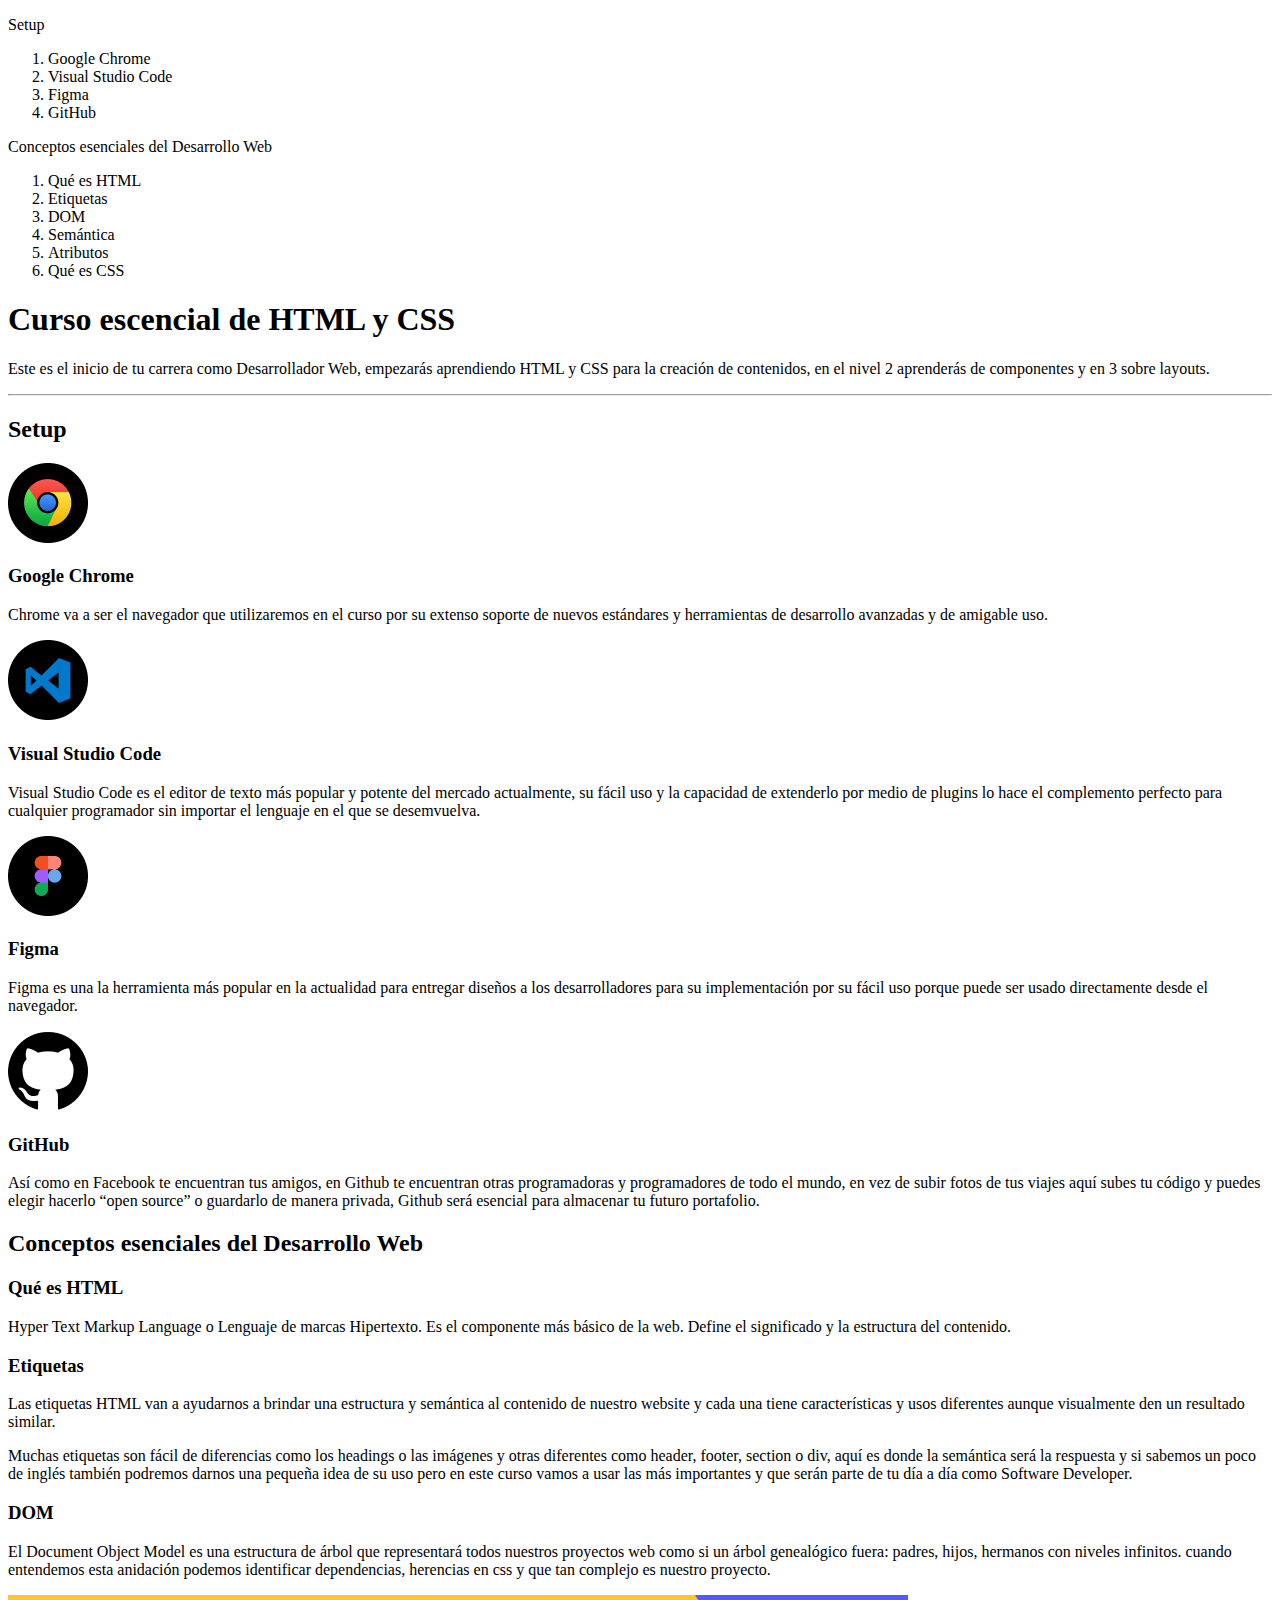
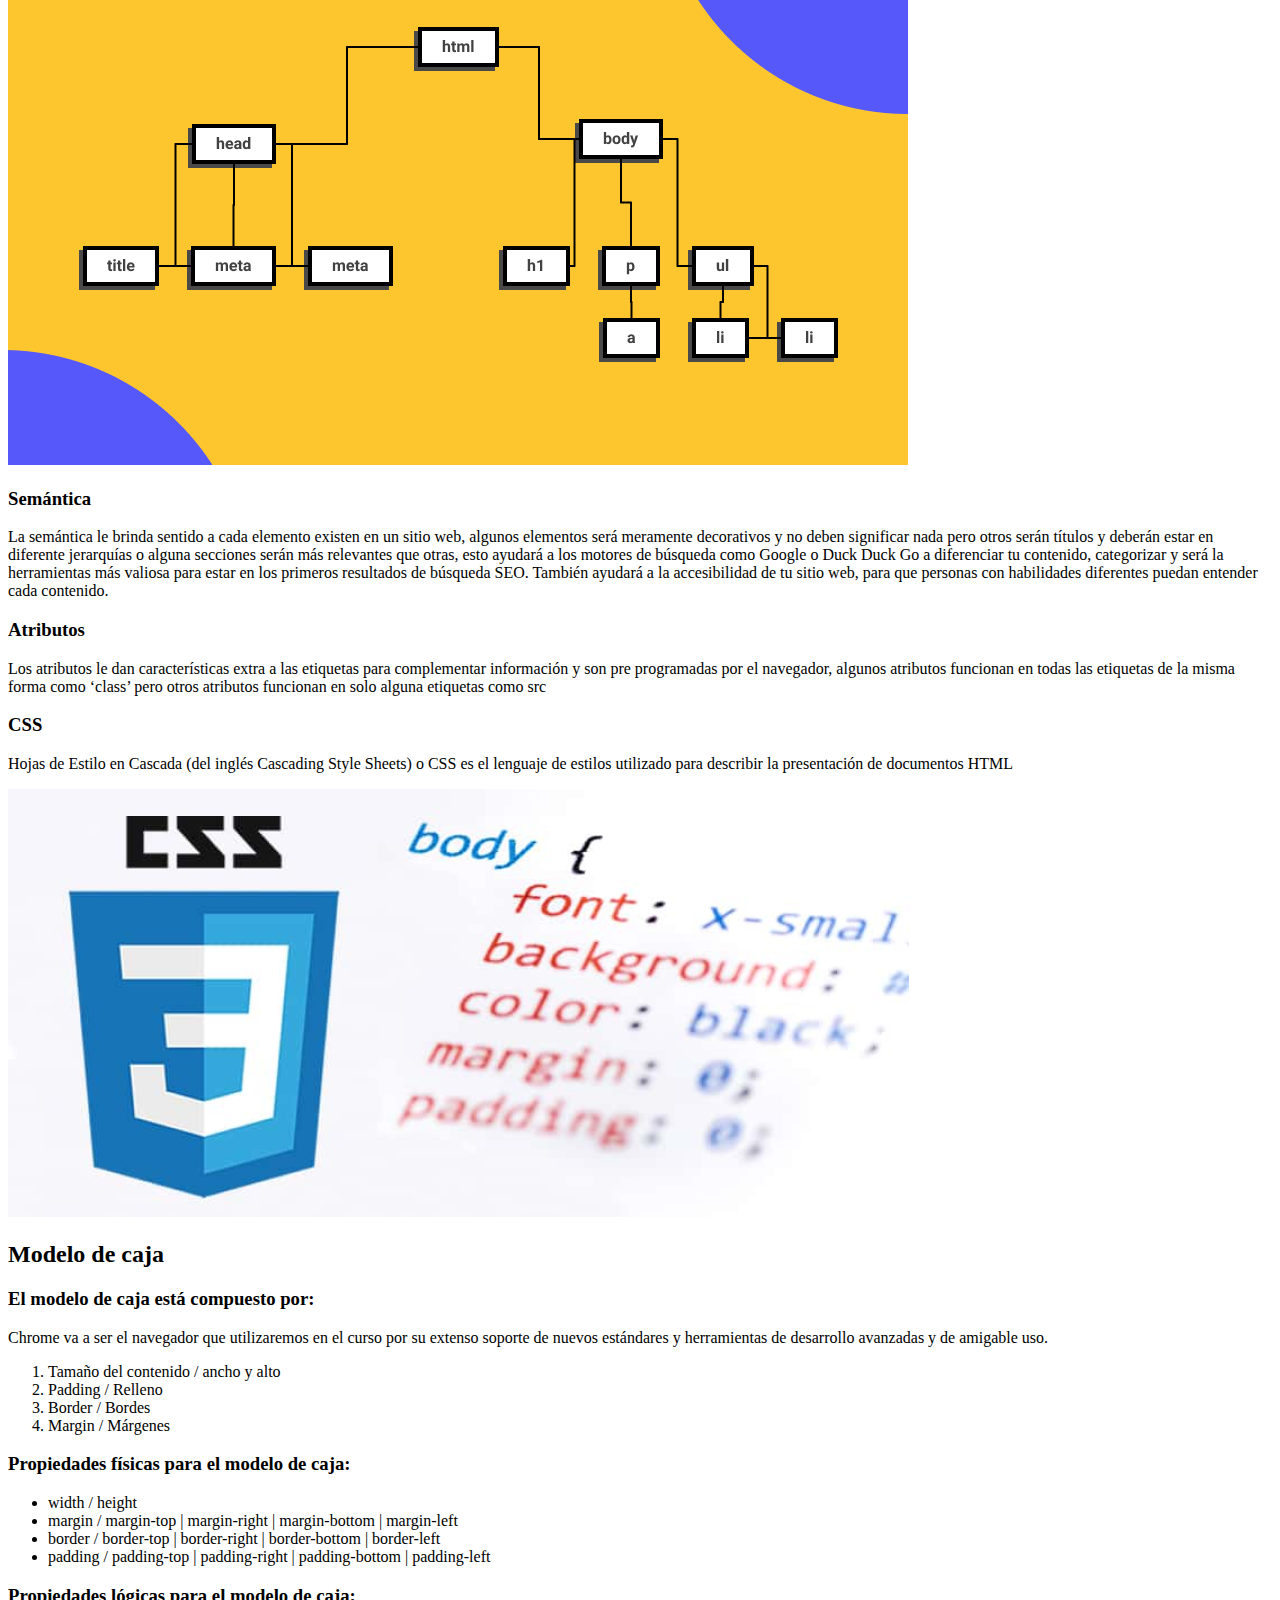
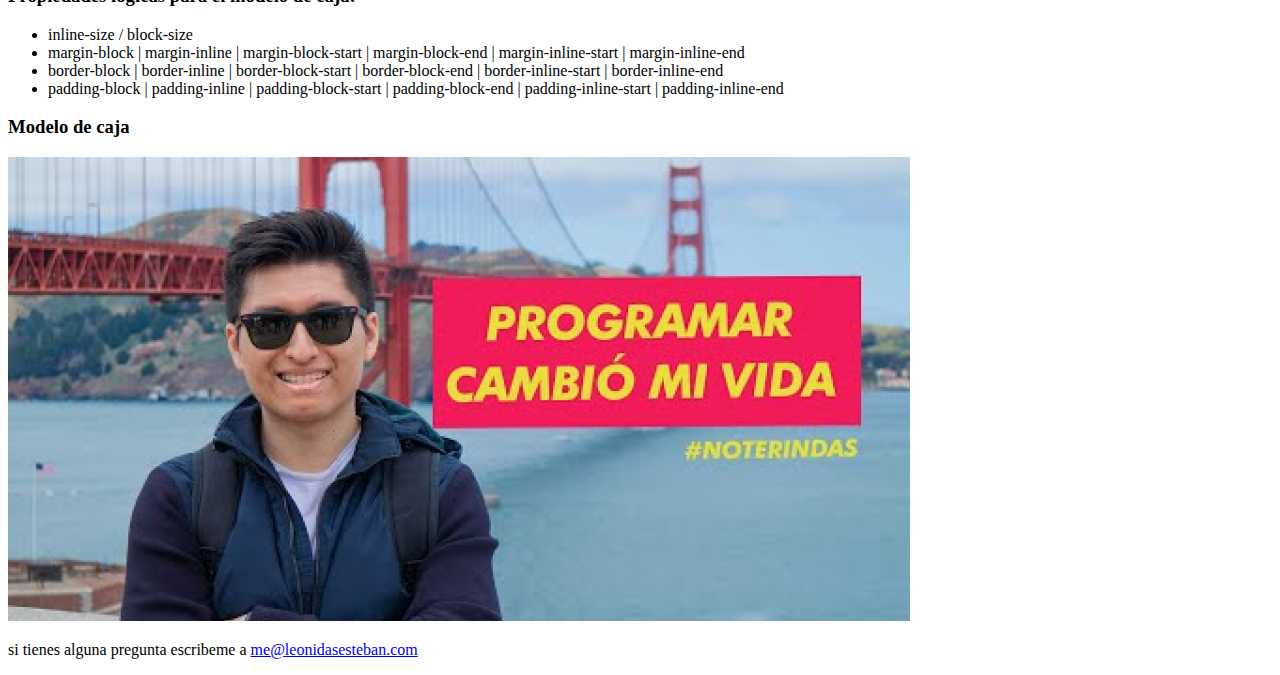
==== index.html @ 39c3be3a "Semantica del contenido" ====
<!DOCTYPE html>
<html lang="es">

<head>
    <meta charset="UTF-8">
    <meta http-equiv="X-UA-Compatible" content="IE=edge">
    <meta name="viewport" content="width=device-width, initial-scale=1.0">
    <title>Document</title>
</head>

<body>
    <header>
   <p>Setup</p>
   <nav>
       <ol>
            <li>
                Google Chrome
            </li>
            <li>
                Visual Studio Code
            </li>
            <li>
                Figma
            </li>
            <li>
                GitHub
            </li>
       </ol>
           <p>Conceptos esenciales del Desarrollo Web</p>
        <ol>
            <li>
                Qué es HTML
            </li>
            <li>
                Etiquetas
            </li>
            <li>
                 DOM
            </li>
            <li>
                Semántica
            </li>
            <li>
                Atributos
            </li>
            <li>
                Qué es CSS
            </li>
        </ol>
   </nav>     
    </header>
    <h1>Curso escencial de HTML y CSS</h1>
    <P> Este es el inicio de tu carrera como Desarrollador Web, empezarás aprendiendo HTML y CSS para la creación de contenidos, en el nivel 2 aprenderás de componentes y en 3 sobre layouts.</P>
    <hr>
    
    <h2>Setup</h2>
    <img src="/images/google-chrome.png" alt="Logo de Google Chrome" title="Logo de Google Chrome">
    <h3>Google Chrome</h3>
    <p>Chrome va a ser el navegador que utilizaremos en el curso por su extenso soporte de nuevos estándares y herramientas de desarrollo avanzadas y de amigable uso.</p>    
    
    <img src="/images/visual-studio-code.png" alt="Logo de Visual Studio Code" title="Logo de Visual Studio Code">
    <h3>Visual Studio Code</h3>
    <p>Visual Studio Code es el editor de texto más popular y potente del mercado actualmente, su fácil uso y la capacidad de extenderlo por medio de plugins lo hace el complemento perfecto para cualquier programador sin importar el lenguaje en el que se desemvuelva.</p>
    
    <img src="/images/figma.png" alt="Logo de Figma" title="Logo de Figma">
    <h3>Figma</h3>
    <p>Figma es una la herramienta más popular en la actualidad para entregar diseños a los desarrolladores para su implementación por su fácil uso porque puede ser usado directamente desde el navegador.</p>
    
    <img src="/images/github.png" alt="Logo de GitHub" title="Logo de GitHub">
    <h3>GitHub</h3>
    <p>Así como en Facebook te encuentran tus amigos, en Github te encuentran otras programadoras y programadores de todo el mundo, en vez de subir fotos de tus viajes aquí subes tu código y puedes elegir hacerlo “open source” o guardarlo de manera privada, Github será esencial para almacenar tu futuro portafolio.</p>
    <h2>Conceptos esenciales del Desarrollo Web</h2>
    <h3>Qué es HTML</h3>
    <p>Hyper Text Markup Language o Lenguaje de marcas Hipertexto. Es el componente más básico de la web. Define el significado y la estructura del contenido.</p>
    <h3>Etiquetas</h3>
    <p>Las etiquetas HTML van a ayudarnos a brindar una estructura y semántica al contenido de nuestro website y cada una tiene características y usos diferentes aunque visualmente den un resultado similar.</p>
    <p>Muchas etiquetas son fácil de diferencias como los headings o las imágenes y otras diferentes como header, footer, section o div, aquí es donde la semántica será la respuesta y si sabemos un poco de inglés también podremos darnos una pequeña idea de su uso pero en este curso vamos a usar las más importantes y que serán parte de tu día a día como Software Developer.</p>
    <h3>DOM</h3>
    <p>El Document Object Model es una estructura de árbol que representará todos nuestros proyectos web como si un árbol genealógico fuera: padres, hijos, hermanos con niveles infinitos. cuando entendemos esta anidación podemos identificar dependencias, herencias en css y que tan complejo es nuestro proyecto.</p>
    <img src="/images/dom.png" alt="Estructura de arbol que representa al Document Object Model" title="Estructura de arbol que representa al Document Object Model">
    <h3>Semántica</h3>
    <p>La semántica le brinda sentido a cada elemento existen en un sitio web, algunos elementos será meramente decorativos y no deben significar nada pero otros serán títulos y deberán estar en diferente jerarquías o alguna secciones serán más relevantes que otras, esto ayudará a los motores de búsqueda como Google o Duck Duck Go a diferenciar tu contenido, categorizar y será la herramientas más valiosa para estar en los primeros resultados de búsqueda SEO. También ayudará a la accesibilidad de tu sitio web, para que personas con habilidades diferentes puedan entender cada contenido.</p>
    <h3>Atributos</h3>
    <p>Los atributos le dan características extra a las etiquetas para complementar información y son pre programadas por el navegador, algunos atributos funcionan en todas las etiquetas de la misma forma como ‘class’ pero otros atributos funcionan en solo alguna etiquetas como src</p>
    <h3>CSS</h3>
    <p>Hojas de Estilo en Cascada (del inglés Cascading Style Sheets) o CSS es el lenguaje de estilos utilizado para describir la presentación de documentos HTML</p>
    <img src="/images/ejemplo-css.png" alt="Ilustracion Css" title="Ilustracion Css">
    <h2>Modelo de caja</h2>
    <h3>El modelo de caja está compuesto por:</h3>
    <p>Chrome va a ser el navegador que utilizaremos en el curso por su extenso soporte de nuevos estándares y herramientas de desarrollo avanzadas y de amigable uso.</p>
    <ol>
        <li>Tamaño del contenido / ancho y alto</li>
        <li>Padding / Relleno</li>
        <li>Border / Bordes</li>
        <li> Margin / Márgenes</li>           
    </ol>
    <h3>Propiedades físicas para el modelo de caja:</h3>
    <ul>
        <li>width / height</li>
        <li>margin / margin-top | margin-right | margin-bottom | margin-left</li>
        <li>border / border-top | border-right | border-bottom | border-left</li>
        <li>padding / padding-top | padding-right | padding-bottom | padding-left</li>
    </ul>
    <h3>Propiedades lógicas para el modelo de caja:</h3>
    <ul>
        <li>inline-size / block-size</li>
        <li>margin-block | margin-inline | margin-block-start | margin-block-end | margin-inline-start | margin-inline-end</li>
        <li>border-block | border-inline | border-block-start | border-block-end | border-inline-start | border-inline-end</li>
        <li>padding-block | padding-inline | padding-block-start | padding-block-end | padding-inline-start | padding-inline-end</li>
    </ul>
    <h3>Modelo de caja</h3>
    <img src="/images/modelo-de-caja.png" alt="Programar cambio mi vida" title="Programar cambio mi vida">    
    <p>si tienes alguna pregunta escribeme a <a href="mailto:me@leonidasesteban.com">me@leonidasesteban.com</a> </p>   
</body>
</html>
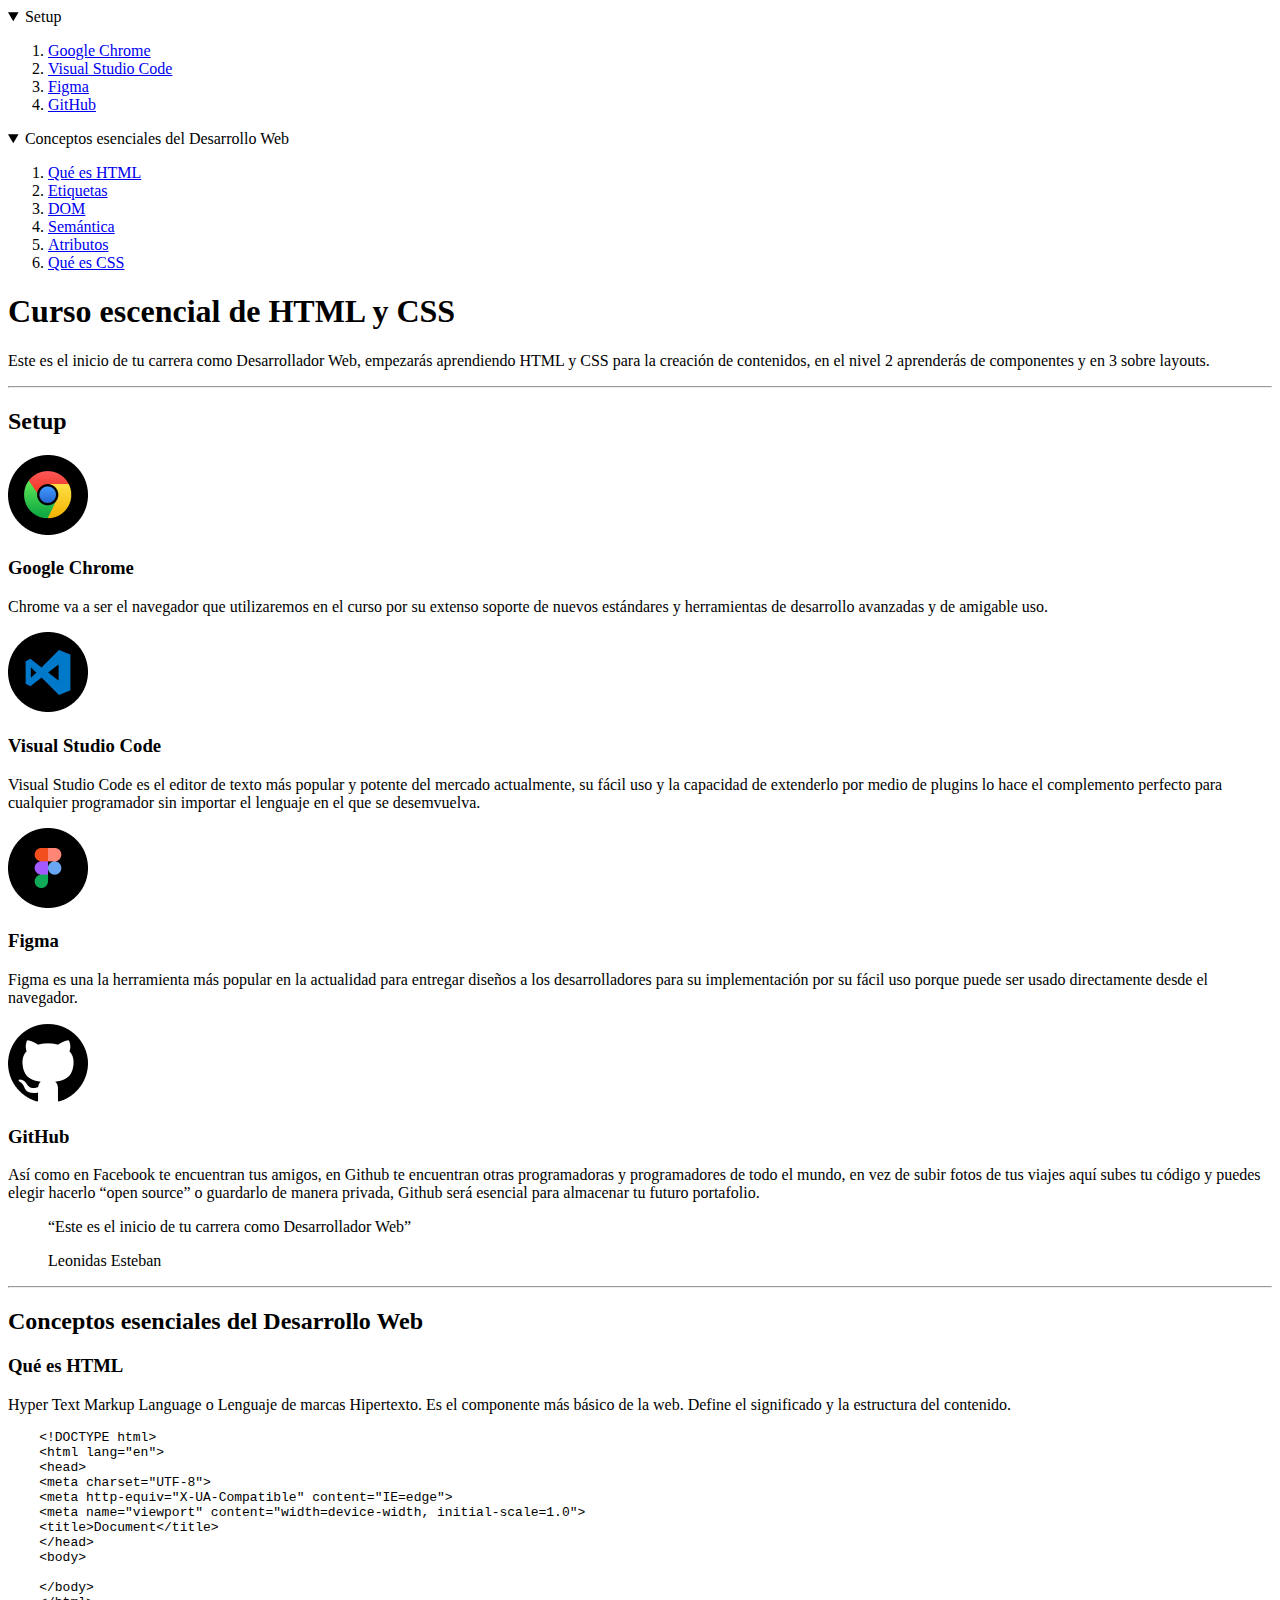
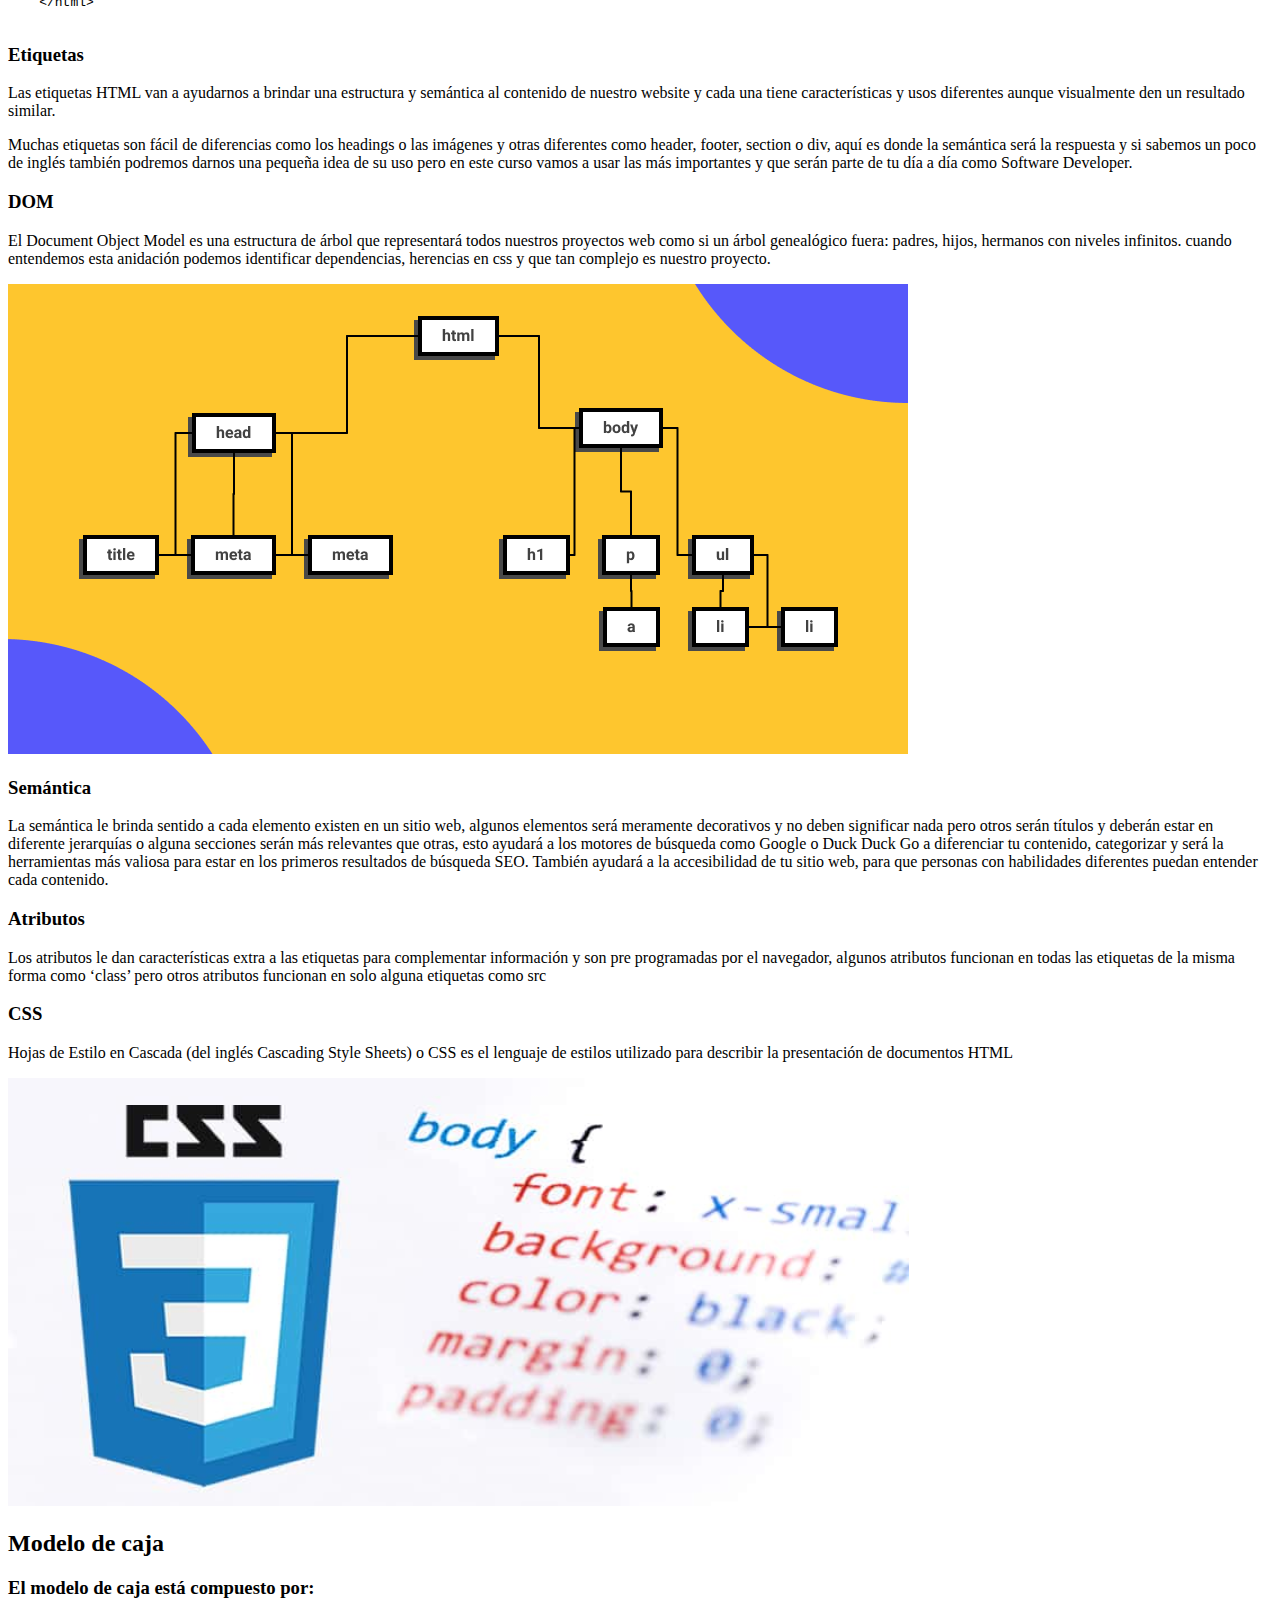
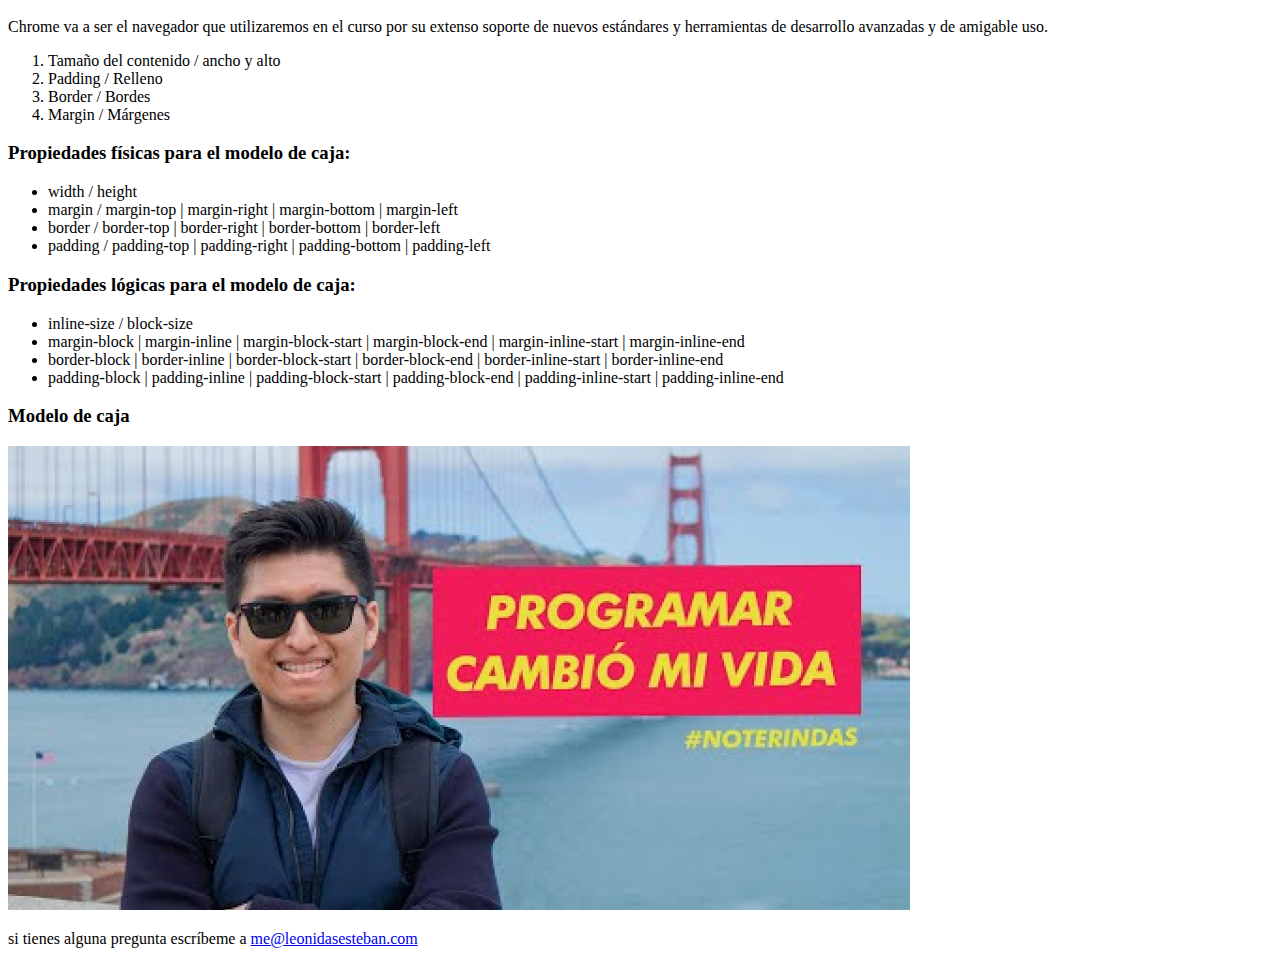
==== commit 42d3245b: "Add files via upload" ====
--- a/index.html
+++ b/index.html
@@ -5,111 +5,182 @@
     <meta charset="UTF-8">
     <meta http-equiv="X-UA-Compatible" content="IE=edge">
     <meta name="viewport" content="width=device-width, initial-scale=1.0">
+    <link rel="preconnect" href="https://fonts.googleapis.com">
+    <link rel="preconnect" href="https://fonts.gstatic.com" crossorigin>
+    <link href="https://fonts.googleapis.com/css2?family=Roboto:ital,wght@0,400;0,700;1,400;1,700&display=swap" rel="stylesheet">
+    <link rel="stylesheet" href="/css/styles-physical.css">
     <title>Document</title>
 </head>
-
 <body>
-    <header>
-   <p>Setup</p>
-   <nav>
-       <ol>
-            <li>
-                Google Chrome
-            </li>
-            <li>
-                Visual Studio Code
-            </li>
-            <li>
-                Figma
-            </li>
-            <li>
-                GitHub
-            </li>
-       </ol>
-           <p>Conceptos esenciales del Desarrollo Web</p>
-        <ol>
-            <li>
-                Qué es HTML
-            </li>
-            <li>
-                Etiquetas
-            </li>
-            <li>
-                 DOM
-            </li>
-            <li>
-                Semántica
-            </li>
-            <li>
-                Atributos
-            </li>
-            <li>
-                Qué es CSS
-            </li>
-        </ol>
-   </nav>     
-    </header>
-    <h1>Curso escencial de HTML y CSS</h1>
-    <P> Este es el inicio de tu carrera como Desarrollador Web, empezarás aprendiendo HTML y CSS para la creación de contenidos, en el nivel 2 aprenderás de componentes y en 3 sobre layouts.</P>
-    <hr>
-    
-    <h2>Setup</h2>
-    <img src="/images/google-chrome.png" alt="Logo de Google Chrome" title="Logo de Google Chrome">
-    <h3>Google Chrome</h3>
-    <p>Chrome va a ser el navegador que utilizaremos en el curso por su extenso soporte de nuevos estándares y herramientas de desarrollo avanzadas y de amigable uso.</p>    
-    
-    <img src="/images/visual-studio-code.png" alt="Logo de Visual Studio Code" title="Logo de Visual Studio Code">
-    <h3>Visual Studio Code</h3>
-    <p>Visual Studio Code es el editor de texto más popular y potente del mercado actualmente, su fácil uso y la capacidad de extenderlo por medio de plugins lo hace el complemento perfecto para cualquier programador sin importar el lenguaje en el que se desemvuelva.</p>
-    
-    <img src="/images/figma.png" alt="Logo de Figma" title="Logo de Figma">
-    <h3>Figma</h3>
-    <p>Figma es una la herramienta más popular en la actualidad para entregar diseños a los desarrolladores para su implementación por su fácil uso porque puede ser usado directamente desde el navegador.</p>
-    
-    <img src="/images/github.png" alt="Logo de GitHub" title="Logo de GitHub">
-    <h3>GitHub</h3>
-    <p>Así como en Facebook te encuentran tus amigos, en Github te encuentran otras programadoras y programadores de todo el mundo, en vez de subir fotos de tus viajes aquí subes tu código y puedes elegir hacerlo “open source” o guardarlo de manera privada, Github será esencial para almacenar tu futuro portafolio.</p>
-    <h2>Conceptos esenciales del Desarrollo Web</h2>
-    <h3>Qué es HTML</h3>
-    <p>Hyper Text Markup Language o Lenguaje de marcas Hipertexto. Es el componente más básico de la web. Define el significado y la estructura del contenido.</p>
-    <h3>Etiquetas</h3>
-    <p>Las etiquetas HTML van a ayudarnos a brindar una estructura y semántica al contenido de nuestro website y cada una tiene características y usos diferentes aunque visualmente den un resultado similar.</p>
-    <p>Muchas etiquetas son fácil de diferencias como los headings o las imágenes y otras diferentes como header, footer, section o div, aquí es donde la semántica será la respuesta y si sabemos un poco de inglés también podremos darnos una pequeña idea de su uso pero en este curso vamos a usar las más importantes y que serán parte de tu día a día como Software Developer.</p>
-    <h3>DOM</h3>
-    <p>El Document Object Model es una estructura de árbol que representará todos nuestros proyectos web como si un árbol genealógico fuera: padres, hijos, hermanos con niveles infinitos. cuando entendemos esta anidación podemos identificar dependencias, herencias en css y que tan complejo es nuestro proyecto.</p>
-    <img src="/images/dom.png" alt="Estructura de arbol que representa al Document Object Model" title="Estructura de arbol que representa al Document Object Model">
-    <h3>Semántica</h3>
-    <p>La semántica le brinda sentido a cada elemento existen en un sitio web, algunos elementos será meramente decorativos y no deben significar nada pero otros serán títulos y deberán estar en diferente jerarquías o alguna secciones serán más relevantes que otras, esto ayudará a los motores de búsqueda como Google o Duck Duck Go a diferenciar tu contenido, categorizar y será la herramientas más valiosa para estar en los primeros resultados de búsqueda SEO. También ayudará a la accesibilidad de tu sitio web, para que personas con habilidades diferentes puedan entender cada contenido.</p>
-    <h3>Atributos</h3>
-    <p>Los atributos le dan características extra a las etiquetas para complementar información y son pre programadas por el navegador, algunos atributos funcionan en todas las etiquetas de la misma forma como ‘class’ pero otros atributos funcionan en solo alguna etiquetas como src</p>
-    <h3>CSS</h3>
-    <p>Hojas de Estilo en Cascada (del inglés Cascading Style Sheets) o CSS es el lenguaje de estilos utilizado para describir la presentación de documentos HTML</p>
-    <img src="/images/ejemplo-css.png" alt="Ilustracion Css" title="Ilustracion Css">
-    <h2>Modelo de caja</h2>
-    <h3>El modelo de caja está compuesto por:</h3>
-    <p>Chrome va a ser el navegador que utilizaremos en el curso por su extenso soporte de nuevos estándares y herramientas de desarrollo avanzadas y de amigable uso.</p>
-    <ol>
-        <li>Tamaño del contenido / ancho y alto</li>
-        <li>Padding / Relleno</li>
-        <li>Border / Bordes</li>
-        <li> Margin / Márgenes</li>           
-    </ol>
-    <h3>Propiedades físicas para el modelo de caja:</h3>
-    <ul>
-        <li>width / height</li>
-        <li>margin / margin-top | margin-right | margin-bottom | margin-left</li>
-        <li>border / border-top | border-right | border-bottom | border-left</li>
-        <li>padding / padding-top | padding-right | padding-bottom | padding-left</li>
-    </ul>
-    <h3>Propiedades lógicas para el modelo de caja:</h3>
-    <ul>
-        <li>inline-size / block-size</li>
-        <li>margin-block | margin-inline | margin-block-start | margin-block-end | margin-inline-start | margin-inline-end</li>
-        <li>border-block | border-inline | border-block-start | border-block-end | border-inline-start | border-inline-end</li>
-        <li>padding-block | padding-inline | padding-block-start | padding-block-end | padding-inline-start | padding-inline-end</li>
-    </ul>
-    <h3>Modelo de caja</h3>
-    <img src="/images/modelo-de-caja.png" alt="Programar cambio mi vida" title="Programar cambio mi vida">    
-    <p>si tienes alguna pregunta escribeme a <a href="mailto:me@leonidasesteban.com">me@leonidasesteban.com</a> </p>   
+   <div class="hero"></div>
+   <div class="header">
+    <div class="wrapper">
+        <div class="header-content">
+            <header>
+                <nav>
+                <details open>
+                   <summary>
+                      Setup
+                   </summary>
+                   <ol>
+                        <li>
+                            <a href="#google-chrome">
+                            Google Chrome
+                        </a>
+                        </li>
+                        <li>
+                            <a href="#vsc">
+                                Visual Studio Code
+                            </a> 
+                        </li>
+                        <li>
+                            <a href="#figma">
+                                Figma
+                            </a>  
+                        </li>
+                        <li>
+                            <a href="#github">
+                                GitHub
+                            </a>
+                        </li>
+                       </details>
+                   </ol>
+                   <details open>
+                       <summary>
+                         Conceptos esenciales del Desarrollo Web
+                       </summary>
+                    <ol>
+                        <li>
+                            <a href="#html">
+                                Qué es HTML
+                            </a>
+                        </li>
+                        <li>
+                            <a href="#etiquetas">
+                                Etiquetas
+                            </a>
+                        </li>
+                        <li>
+                            <a href="#dom">
+                                DOM
+                            </a>
+                        </li>
+                        <li>
+                            <a href="#semantica">
+                                Semántica
+                            </a>
+                        </li>
+                        <li>
+                            <a href="#atributos">
+                                Atributos
+                            </a>
+                        </li>
+                        <li>
+                            <a href="#css">
+                                Qué es CSS
+                            </a>
+                        </li>
+                    </ol>
+                   </details>    
+              </nav>     
+               </header>   
+        </div>
+    </div>
+   </div>
+   <main class="main">
+    <div class="wrapper">
+        <div class="main-content">
+            <section class="section-content">
+            <h1>Curso escencial de HTML y CSS</h1>
+            <P> Este es el inicio de tu carrera como Desarrollador Web, empezarás aprendiendo HTML y CSS para la creación de contenidos, en el nivel 2 aprenderás de componentes y en 3 sobre layouts.</P>
+            <hr>
+                <h2>Setup</h2>
+                <img src="/images/google-chrome.png" alt="Logo de Google Chrome" title="Logo de Google Chrome">
+                <h3 id="google-chrome">Google Chrome</h3>
+                <p>Chrome va a ser el navegador que utilizaremos en el curso por su extenso soporte de nuevos estándares y herramientas de desarrollo avanzadas y de amigable uso.</p>    
+                <img src="/images/visual-studio-code.png" alt="Logo de Visual Studio Code" title="Logo de Visual Studio Code">
+                <h3 id="vsc">Visual Studio Code</h3>
+                <p>Visual Studio Code es el editor de texto más popular y potente del mercado actualmente, su fácil uso y la capacidad de extenderlo por medio de plugins lo hace el complemento perfecto para cualquier programador sin importar el lenguaje en el que se desemvuelva.</p>
+                <img src="/images/figma.png" alt="Logo de Figma" title="Logo de Figma">
+                <h3 id="figma">Figma</h3>
+                <p>Figma es una la herramienta más popular en la actualidad para entregar diseños a los desarrolladores para su implementación por su fácil uso porque puede ser usado directamente desde el navegador.</p>
+                <img src="/images/github.png" alt="Logo de GitHub" title="Logo de GitHub">
+                <h3 id="github">GitHub</h3>
+                <p>Así como en Facebook te encuentran tus amigos, en Github te encuentran otras programadoras y programadores de todo el mundo, en vez de subir fotos de tus viajes aquí subes tu código y puedes elegir hacerlo “open source” o guardarlo de manera privada, Github será esencial para almacenar tu futuro portafolio.</p>
+    <blockquote>
+       <p>
+        “Este es el inicio de tu carrera como Desarrollador Web”
+       </p>
+       <p>
+        <span>
+            Leonidas Esteban
+        </span>
+       </p>
+    </blockquote>        
+            </section>
+            <hr>
+            <section class="section-content">
+                <h2>Conceptos esenciales del Desarrollo Web</h2>
+                <h3 id="html">Qué es HTML</h3>
+                <p>Hyper Text Markup Language o Lenguaje de marcas Hipertexto. Es el componente más básico de la web. Define el significado y la estructura del contenido.</p>
+                <pre>
+    &lt;!DOCTYPE html&gt;
+    &lt;html lang=&quot;en&quot;&gt;
+    &lt;head&gt;
+    &lt;meta charset=&quot;UTF-8&quot;&gt;
+    &lt;meta http-equiv=&quot;X-UA-Compatible&quot; content=&quot;IE=edge&quot;&gt;
+    &lt;meta name=&quot;viewport&quot; content=&quot;width=device-width, initial-scale=1.0&quot;&gt;
+    &lt;title&gt;Document&lt;/title&gt;
+    &lt;/head&gt;
+    &lt;body&gt;
+            
+    &lt;/body&gt;
+    &lt;/html&gt;
+                </pre>
+                <h3 id="etiquetas">Etiquetas</h3>
+                <p>Las etiquetas HTML van a ayudarnos a brindar una estructura y semántica al contenido de nuestro website y cada una tiene características y usos diferentes aunque visualmente den un resultado similar.</p>
+                <p>Muchas etiquetas son fácil de diferencias como los headings o las imágenes y otras diferentes como header, footer, section o div, aquí es donde la semántica será la respuesta y si sabemos un poco de inglés también podremos darnos una pequeña idea de su uso pero en este curso vamos a usar las más importantes y que serán parte de tu día a día como Software Developer.</p>
+                <h3 id="dom">DOM</h3>
+                <p>El Document Object Model es una estructura de árbol que representará todos nuestros proyectos web como si un árbol genealógico fuera: padres, hijos, hermanos con niveles infinitos. cuando entendemos esta anidación podemos identificar dependencias, herencias en css y que tan complejo es nuestro proyecto.</p>
+                <img src="/images/dom.png" alt="Estructura de arbol que representa al Document Object Model" title="Estructura de arbol que representa al Document Object Model">
+                <h3 id="semantica">Semántica</h3>
+                <p>La semántica le brinda sentido a cada elemento existen en un sitio web, algunos elementos será meramente decorativos y no deben significar nada pero otros serán títulos y deberán estar en diferente jerarquías o alguna secciones serán más relevantes que otras, esto ayudará a los motores de búsqueda como Google o Duck Duck Go a diferenciar tu contenido, categorizar y será la herramientas más valiosa para estar en los primeros resultados de búsqueda SEO. También ayudará a la accesibilidad de tu sitio web, para que personas con habilidades diferentes puedan entender cada contenido.</p>
+                <h3 id="atributos">Atributos</h3>
+                <p>Los atributos le dan características extra a las etiquetas para complementar información y son pre programadas por el navegador, algunos atributos funcionan en todas las etiquetas de la misma forma como ‘class’ pero otros atributos funcionan en solo alguna etiquetas como src</p>
+                <h3 id="css">CSS</h3>
+                <p>Hojas de Estilo en Cascada (del inglés Cascading Style Sheets) o CSS es el lenguaje de estilos utilizado para describir la presentación de documentos HTML</p>
+                <img src="/images/ejemplo-css.png" alt="Ilustracion Css" title="Ilustracion Css">
+            </section>
+            <section class="section-content">
+                <h2>Modelo de caja</h2>
+                <h3>El modelo de caja está compuesto por:</h3>
+                <p>Chrome va a ser el navegador que utilizaremos en el curso por su extenso soporte de nuevos estándares y herramientas de desarrollo avanzadas y de amigable uso.</p>
+                <ol>
+                    <li>Tamaño del contenido / ancho y alto</li>
+                    <li>Padding / Relleno</li>
+                    <li>Border / Bordes</li>
+                    <li> Margin / Márgenes</li>           
+                </ol>
+                <h3>Propiedades físicas para el modelo de caja:</h3>
+                <ul>
+                    <li>width / height</li>
+                    <li>margin / margin-top | margin-right | margin-bottom | margin-left</li>
+                    <li>border / border-top | border-right | border-bottom | border-left</li>
+                    <li>padding / padding-top | padding-right | padding-bottom | padding-left</li>
+                </ul>
+                <h3>Propiedades lógicas para el modelo de caja:</h3>
+                <ul>
+                    <li>inline-size / block-size</li>
+                    <li>margin-block | margin-inline | margin-block-start | margin-block-end | margin-inline-start | margin-inline-end</li>
+                    <li>border-block | border-inline | border-block-start | border-block-end | border-inline-start | border-inline-end</li>
+                    <li>padding-block | padding-inline | padding-block-start | padding-block-end | padding-inline-start | padding-inline-end</li>
+                </ul>
+                <h3>Modelo de caja</h3>
+                <img src="/images/modelo-de-caja.png" alt="Programar cambio mi vida" title="Programar cambio mi vida">    
+            </section>
+            <p>si tienes alguna pregunta escríbeme a <a href="mailto:me@leonidasesteban.com">me@leonidasesteban.com</a> </p>   
+        </main>
+        </div>
+    </div>
 </body>
 </html>
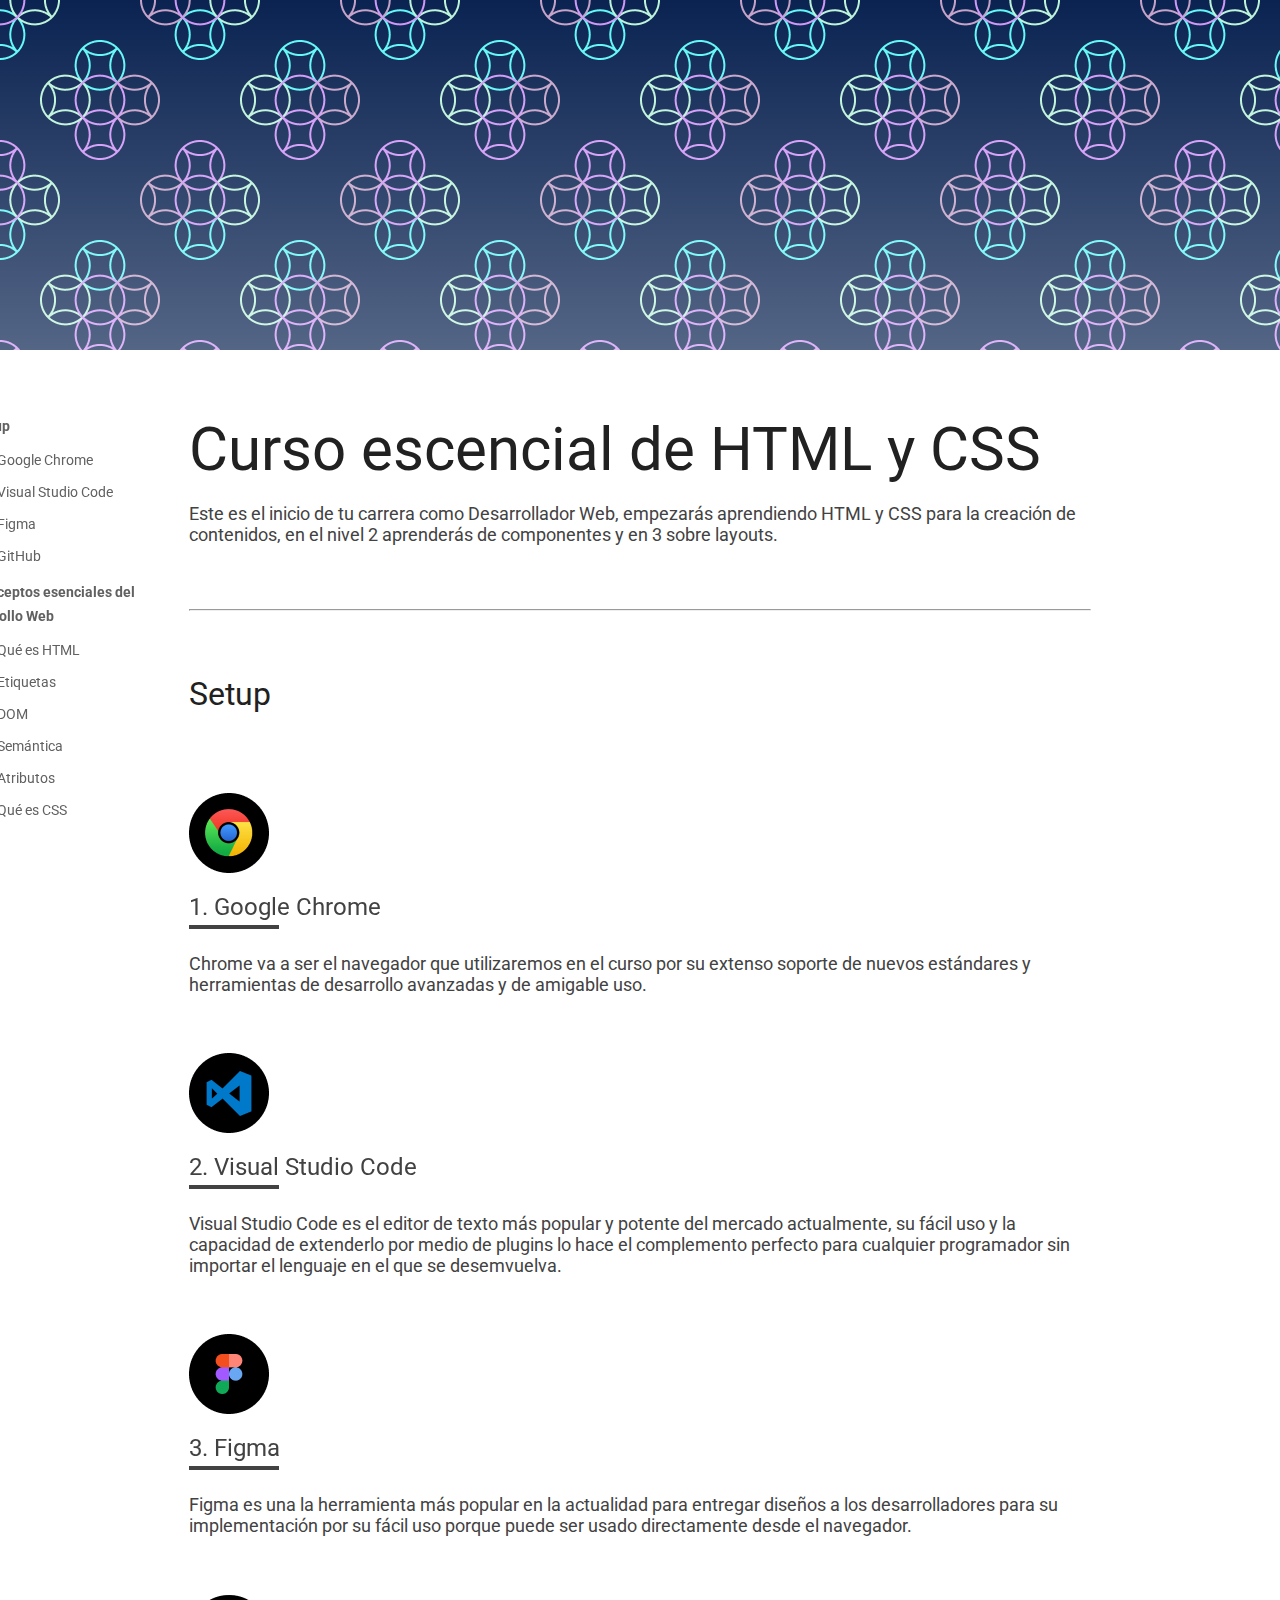
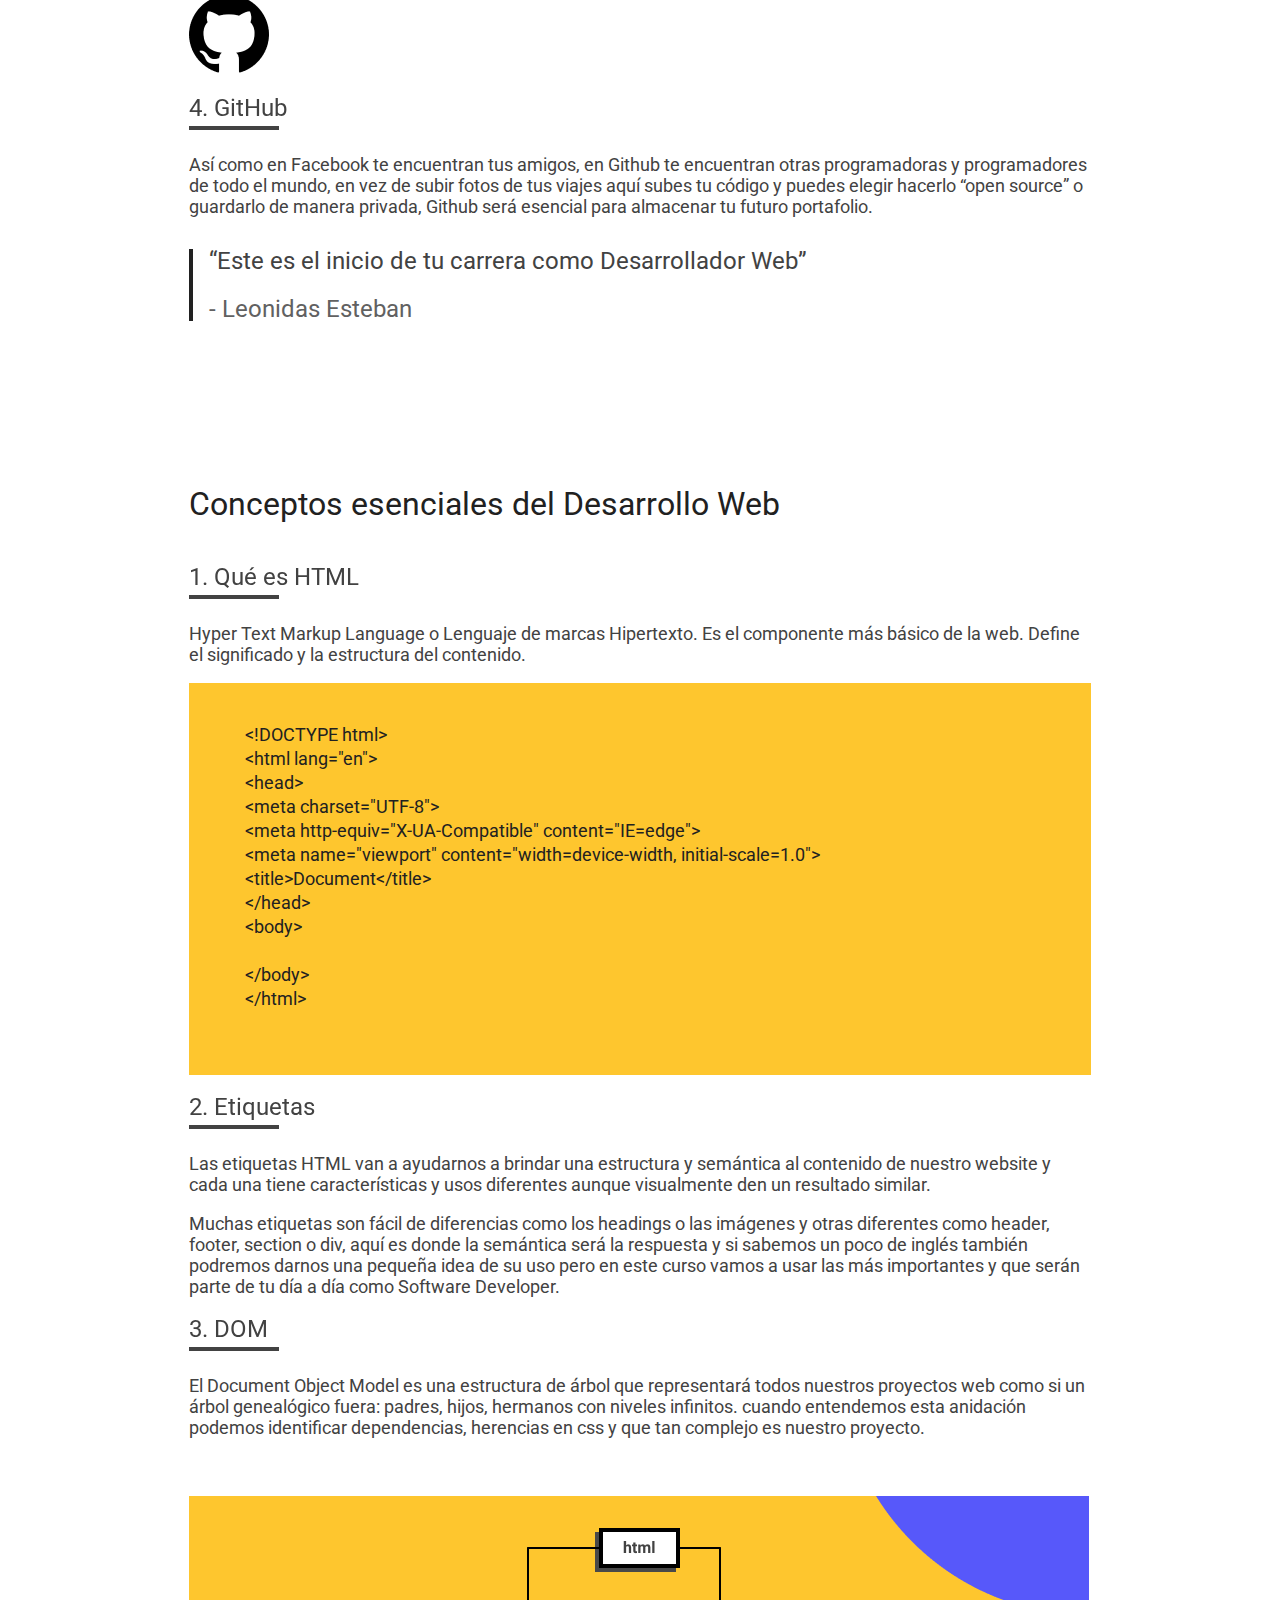
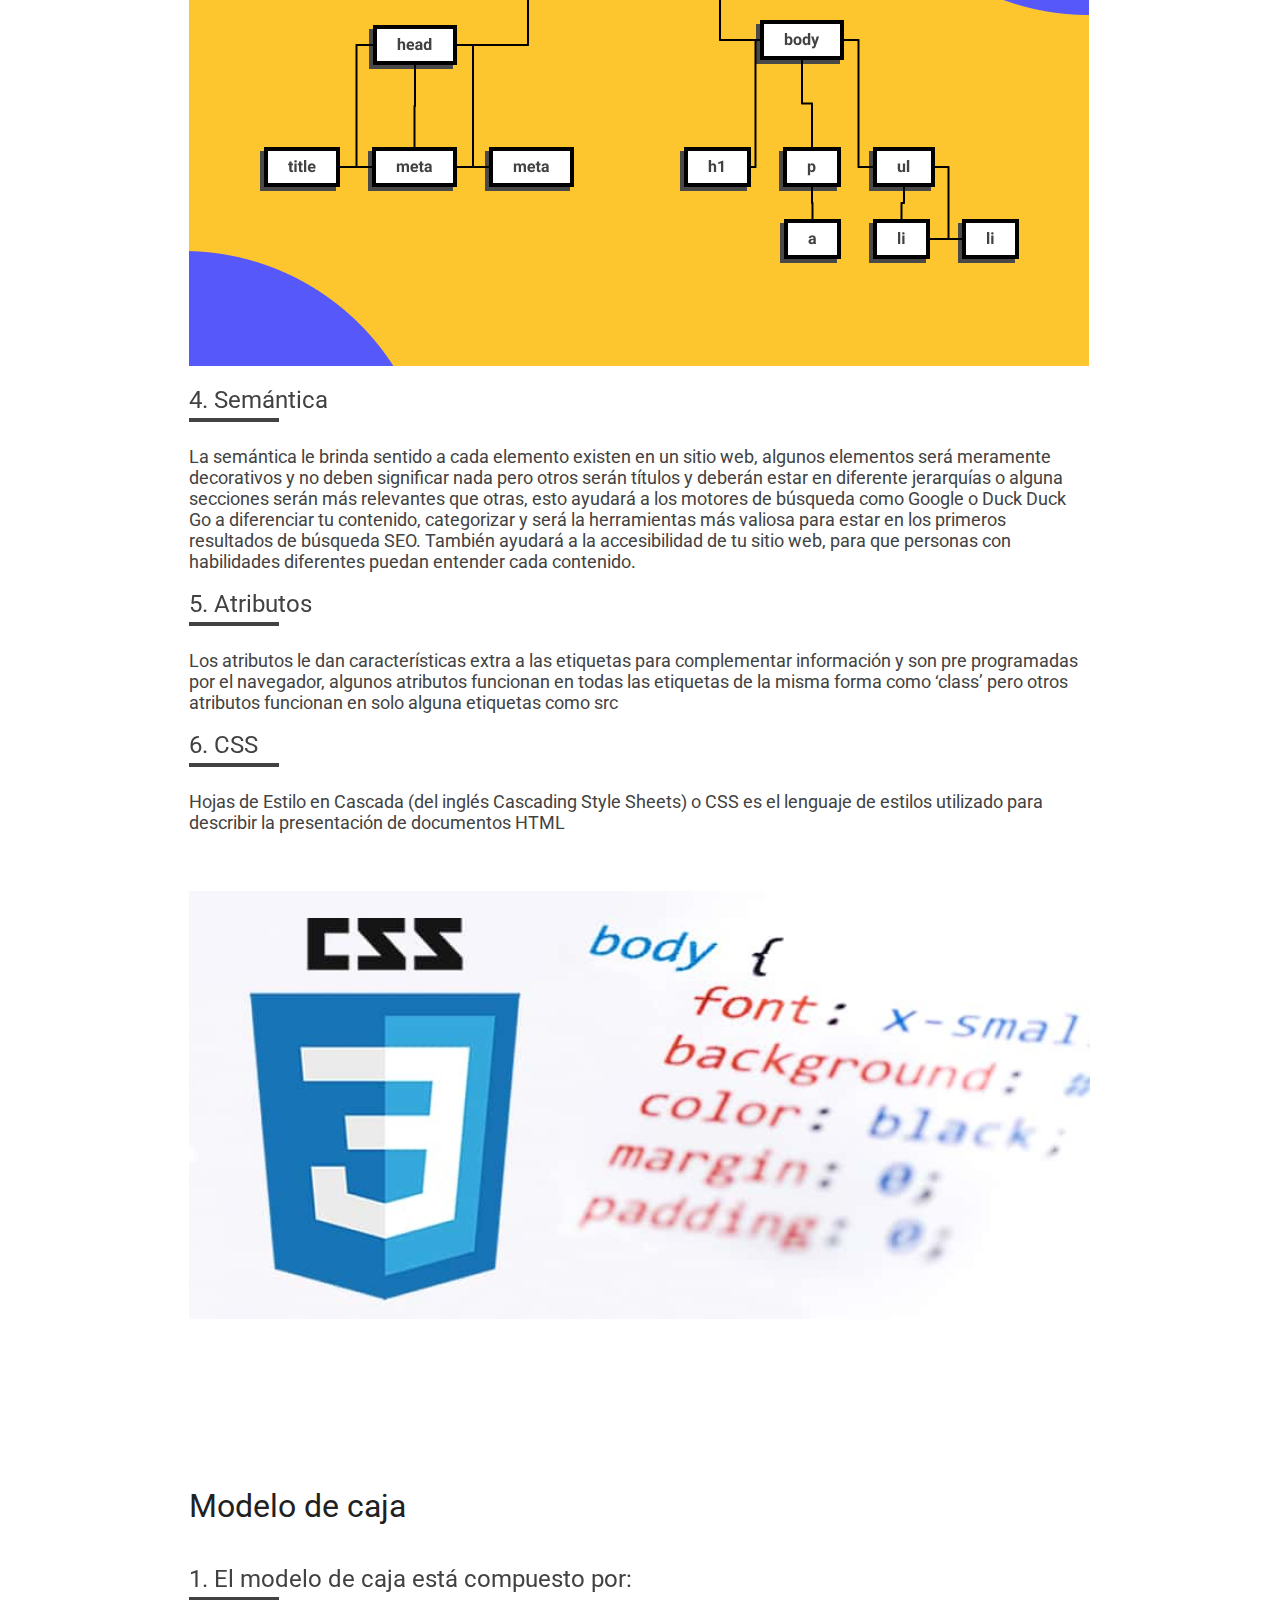
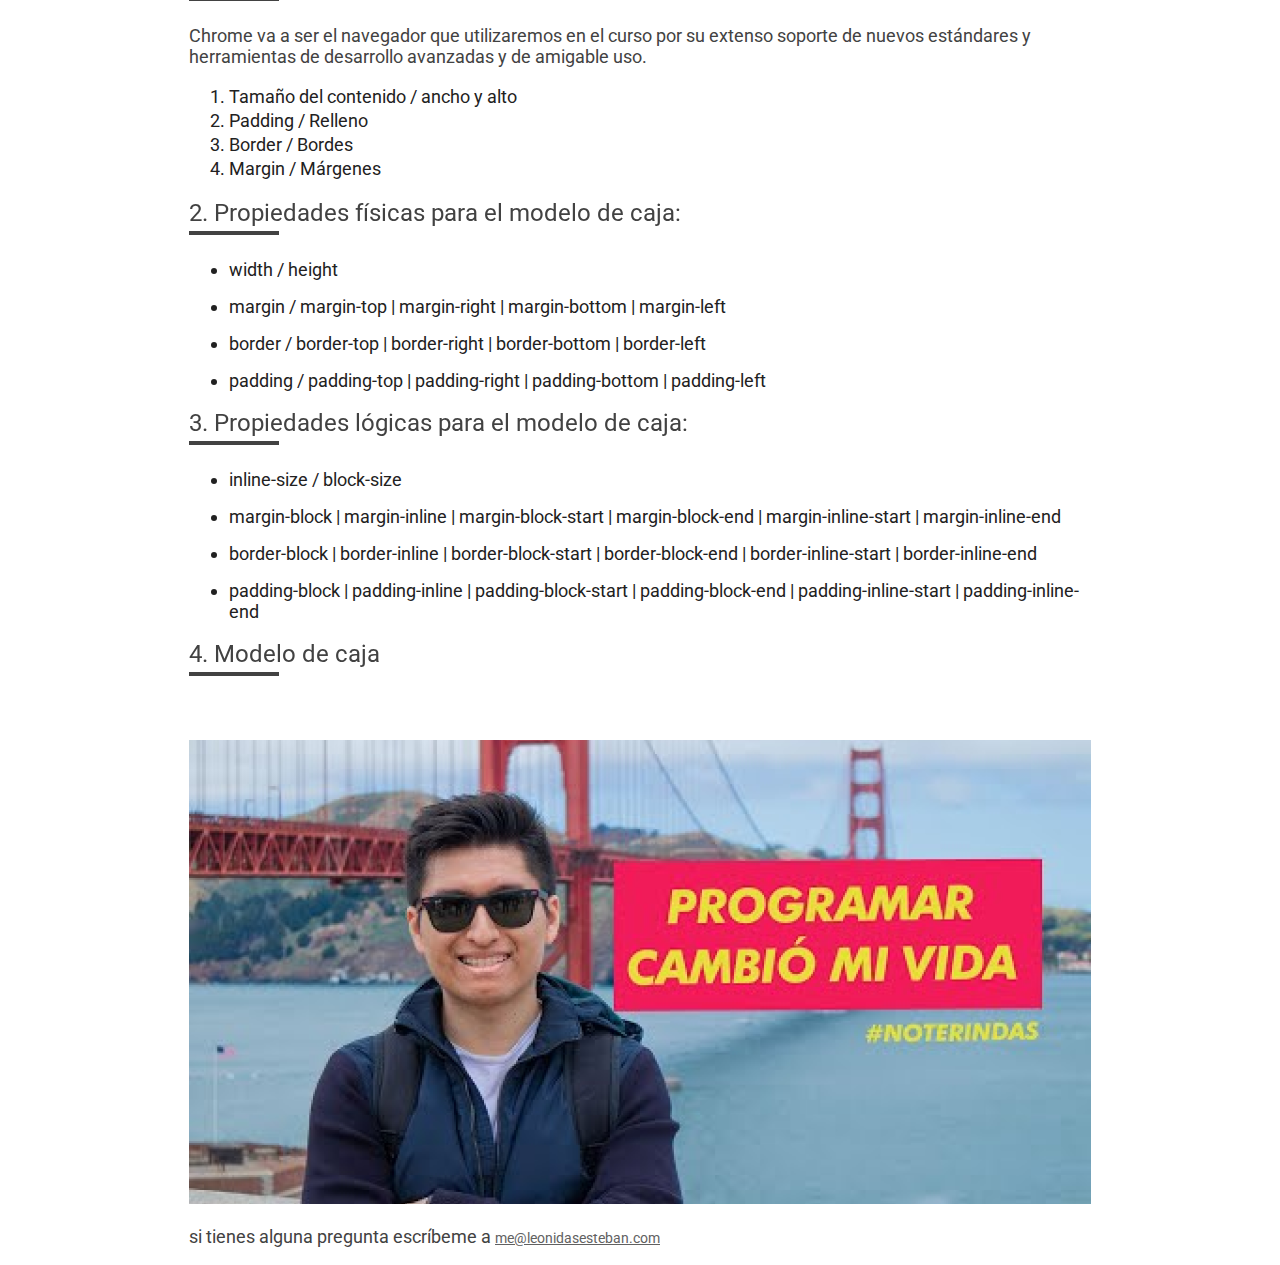
==== commit 68309aad: "Add files via upload" ====
--- a/index.html
+++ b/index.html
@@ -1,6 +1,5 @@
 <!DOCTYPE html>
 <html lang="es">
-
 <head>
     <meta charset="UTF-8">
     <meta http-equiv="X-UA-Compatible" content="IE=edge">
@@ -8,7 +7,7 @@
     <link rel="preconnect" href="https://fonts.googleapis.com">
     <link rel="preconnect" href="https://fonts.gstatic.com" crossorigin>
     <link href="https://fonts.googleapis.com/css2?family=Roboto:ital,wght@0,400;0,700;1,400;1,700&display=swap" rel="stylesheet">
-    <link rel="stylesheet" href="/css/styles-physical.css">
+    <link rel="stylesheet" href="./css/styles-physical.css">
     <title>Document</title>
 </head>
 <body>
@@ -95,16 +94,16 @@
             <P> Este es el inicio de tu carrera como Desarrollador Web, empezarás aprendiendo HTML y CSS para la creación de contenidos, en el nivel 2 aprenderás de componentes y en 3 sobre layouts.</P>
             <hr>
                 <h2>Setup</h2>
-                <img src="/images/google-chrome.png" alt="Logo de Google Chrome" title="Logo de Google Chrome">
+                <img src="./images/google-chrome.png" alt="Logo de Google Chrome" title="Logo de Google Chrome">
                 <h3 id="google-chrome">Google Chrome</h3>
                 <p>Chrome va a ser el navegador que utilizaremos en el curso por su extenso soporte de nuevos estándares y herramientas de desarrollo avanzadas y de amigable uso.</p>    
-                <img src="/images/visual-studio-code.png" alt="Logo de Visual Studio Code" title="Logo de Visual Studio Code">
+                <img src="./images/visual-studio-code.png" alt="Logo de Visual Studio Code" title="Logo de Visual Studio Code">
                 <h3 id="vsc">Visual Studio Code</h3>
                 <p>Visual Studio Code es el editor de texto más popular y potente del mercado actualmente, su fácil uso y la capacidad de extenderlo por medio de plugins lo hace el complemento perfecto para cualquier programador sin importar el lenguaje en el que se desemvuelva.</p>
-                <img src="/images/figma.png" alt="Logo de Figma" title="Logo de Figma">
+                <img src="./images/figma.png" alt="Logo de Figma" title="Logo de Figma">
                 <h3 id="figma">Figma</h3>
                 <p>Figma es una la herramienta más popular en la actualidad para entregar diseños a los desarrolladores para su implementación por su fácil uso porque puede ser usado directamente desde el navegador.</p>
-                <img src="/images/github.png" alt="Logo de GitHub" title="Logo de GitHub">
+                <img src="./images/github.png" alt="Logo de GitHub" title="Logo de GitHub">
                 <h3 id="github">GitHub</h3>
                 <p>Así como en Facebook te encuentran tus amigos, en Github te encuentran otras programadoras y programadores de todo el mundo, en vez de subir fotos de tus viajes aquí subes tu código y puedes elegir hacerlo “open source” o guardarlo de manera privada, Github será esencial para almacenar tu futuro portafolio.</p>
     <blockquote>
@@ -142,14 +141,14 @@
                 <p>Muchas etiquetas son fácil de diferencias como los headings o las imágenes y otras diferentes como header, footer, section o div, aquí es donde la semántica será la respuesta y si sabemos un poco de inglés también podremos darnos una pequeña idea de su uso pero en este curso vamos a usar las más importantes y que serán parte de tu día a día como Software Developer.</p>
                 <h3 id="dom">DOM</h3>
                 <p>El Document Object Model es una estructura de árbol que representará todos nuestros proyectos web como si un árbol genealógico fuera: padres, hijos, hermanos con niveles infinitos. cuando entendemos esta anidación podemos identificar dependencias, herencias en css y que tan complejo es nuestro proyecto.</p>
-                <img src="/images/dom.png" alt="Estructura de arbol que representa al Document Object Model" title="Estructura de arbol que representa al Document Object Model">
+                <img src="./images/dom.png" alt="Estructura de arbol que representa al Document Object Model" title="Estructura de arbol que representa al Document Object Model">
                 <h3 id="semantica">Semántica</h3>
                 <p>La semántica le brinda sentido a cada elemento existen en un sitio web, algunos elementos será meramente decorativos y no deben significar nada pero otros serán títulos y deberán estar en diferente jerarquías o alguna secciones serán más relevantes que otras, esto ayudará a los motores de búsqueda como Google o Duck Duck Go a diferenciar tu contenido, categorizar y será la herramientas más valiosa para estar en los primeros resultados de búsqueda SEO. También ayudará a la accesibilidad de tu sitio web, para que personas con habilidades diferentes puedan entender cada contenido.</p>
                 <h3 id="atributos">Atributos</h3>
                 <p>Los atributos le dan características extra a las etiquetas para complementar información y son pre programadas por el navegador, algunos atributos funcionan en todas las etiquetas de la misma forma como ‘class’ pero otros atributos funcionan en solo alguna etiquetas como src</p>
                 <h3 id="css">CSS</h3>
                 <p>Hojas de Estilo en Cascada (del inglés Cascading Style Sheets) o CSS es el lenguaje de estilos utilizado para describir la presentación de documentos HTML</p>
-                <img src="/images/ejemplo-css.png" alt="Ilustracion Css" title="Ilustracion Css">
+                <img src="./images/ejemplo-css.png" alt="Ilustracion Css" title="Ilustracion Css">
             </section>
             <section class="section-content">
                 <h2>Modelo de caja</h2>
@@ -176,7 +175,7 @@
                     <li>padding-block | padding-inline | padding-block-start | padding-block-end | padding-inline-start | padding-inline-end</li>
                 </ul>
                 <h3>Modelo de caja</h3>
-                <img src="/images/modelo-de-caja.png" alt="Programar cambio mi vida" title="Programar cambio mi vida">    
+                <img src="./images/modelo-de-caja.png" alt="Programar cambio mi vida" title="Programar cambio mi vida">    
             </section>
             <p>si tienes alguna pregunta escríbeme a <a href="mailto:me@leonidasesteban.com">me@leonidasesteban.com</a> </p>   
         </main>
--- a/css/styles-physical.css
+++ b/css/styles-physical.css
@@ -0,0 +1,204 @@
+@font-face {
+    font-family:Charter;
+    src: url(../fonts/charter-regular.otf);
+    font-style:normal;
+    font-weight:400;
+}
+@font-face {
+    font-family:Charter;
+    src: url(../fonts/charter-italic.otf);
+    font-style:italic;
+    font-weight:400;
+}
+@font-face {
+    font-family:Charter;
+    src: url(../fonts/charter-bold.otf);
+    font-style:normal;
+    font-weight:700;
+}
+@font-face {
+    font-family:Charter;
+    src: url(../fonts/charter-bold-italic.otf);
+    font-style:italic;
+    font-weight:700;
+}
+
+:root {
+    font-size: 18px;
+    --gray40:#212121; 
+    --gray30:#212429;
+    --gray20:#424242; 
+    --gray10:#616161;
+}
+
+html{
+    scroll-behavior: smooth;
+}
+
+body {
+    color: var(--gray40);
+    font-family: 'Roboto', sans-serif;
+    /* font-family: charter; */
+    margin: 0;
+}
+
+a { 
+    font-size: 14px;
+    color: var(--gray10);
+}
+
+header {
+    font-size: 14px;
+    color: var(--gray10);
+    width: 188px;
+    position: absolute;
+    left: -232px;
+    top: 64px;
+    /* background-color: red; */
+}
+
+header li {
+    margin-bottom: 16px;
+}
+
+header a {
+    color: var(--gray10);
+    text-decoration: none;
+}
+
+header a:hover {
+    color: var(--gray40);
+}
+
+nav details summary {
+    font-weight: bold;
+    line-height: 24px;
+}
+
+h1 {
+    font-size: 60px;
+    margin: 64px 0 16px;
+    font-weight: normal;
+    /* border: 1px solid red; */
+}
+
+/* h1+p {
+    margin-bottom: 64px;
+    /* } */
+    
+hr {
+    margin: 64px 0;
+}
+
+h2 {
+    font-size: 32px;
+    margin: 64px 0 40px;
+    font-weight: normal;
+}
+
+h3 {
+    color: var(--gray20);
+    font-size: 24px;
+    margin: 16px 0 24px;
+    font-weight: normal;
+}
+p {
+    color: var(--gray20);
+}
+pre {
+    background: #FEC62E;
+    padding: 40px;
+    font-family: 'roboto';
+    line-height: 24px;
+}
+
+blockquote {
+    margin: 32px 0;
+    padding-left: 16px;
+    font-size: 24px;
+    color: var(--gray20);
+    line-height: 24px;
+    border-left: 4px solid var(--gray40) ;
+}
+
+blockquote p {
+    margin-bottom: 16px;
+}
+
+blockquote span {
+    color: var(--gray10);
+}
+
+blockquote span::before {
+    content: '-';
+}
+.header-content{
+    position: relative;
+}
+
+.header {
+    position: sticky;
+    top: 0px;
+}
+
+.wrapper {
+    width: 902px;
+    margin: auto;
+}
+
+.main-content {
+    background-color:white;
+}
+
+.hero {
+    background-image: linear-gradient(to top, rgba(255, 255, 255, .3), transparent), url(../images/patron.png);
+    height: 350px;
+}
+
+.section-content {
+    margin-top: 164px;
+}
+
+.section-content:first-of-type {
+    margin: 0;
+}
+
+.section-content img {
+margin-top: 40px;
+}
+
+.section-content + hr {
+    display: none;
+}
+
+.section-content ol li {
+    line-height: 24px;
+}
+
+.section-content ul li {
+    margin-bottom: 16px;
+}
+
+.section-content {
+    counter-reset: titlelist;
+}
+
+.section-content h3::after {
+    content: '';
+    width: 90px;
+    height: 4px;
+    background: var(--gray20);
+    display: inline-block;
+    position: absolute;
+    left: 0px;
+    bottom: 0px;
+}
+.section-content h3::before {
+    content: counter(titlelist) '. ' ;
+
+}
+.section-content h3 {
+    counter-increment: titlelist;
+    padding-bottom: 8px;
+    position: relative;
+}
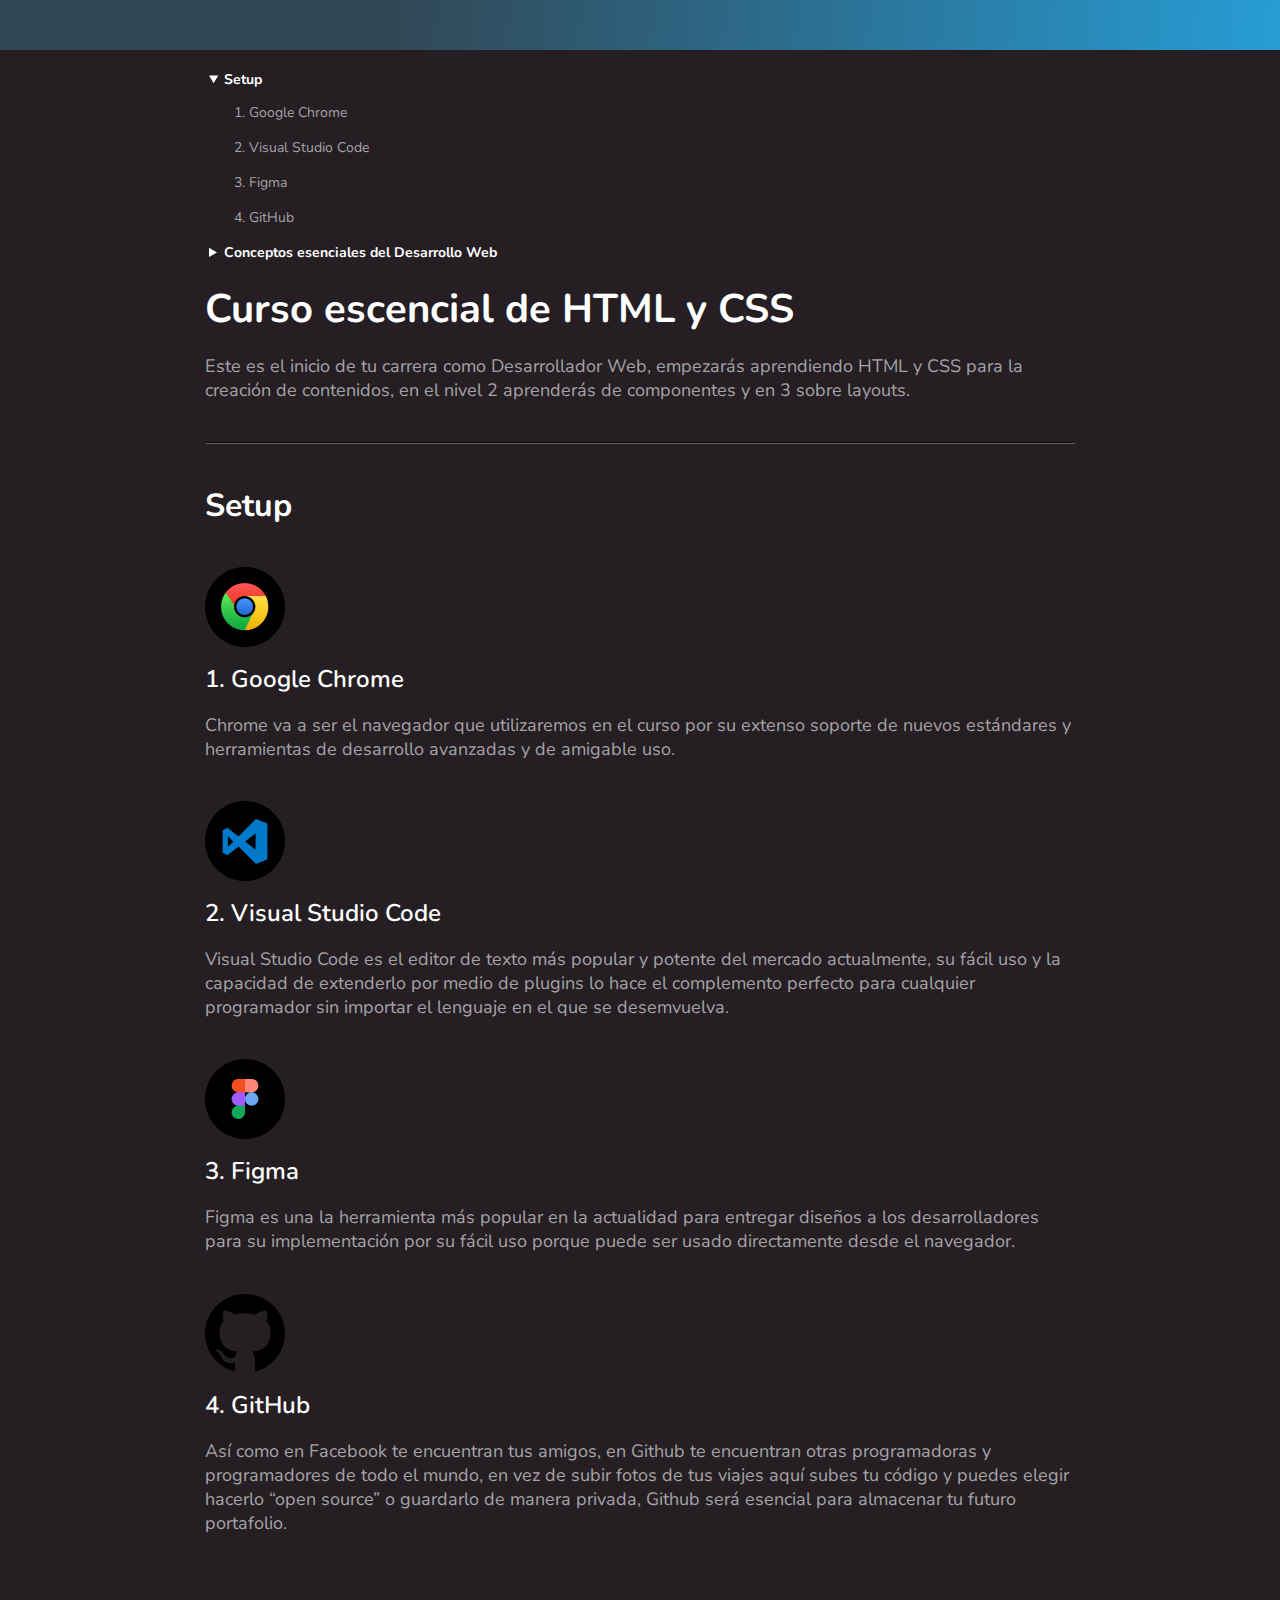
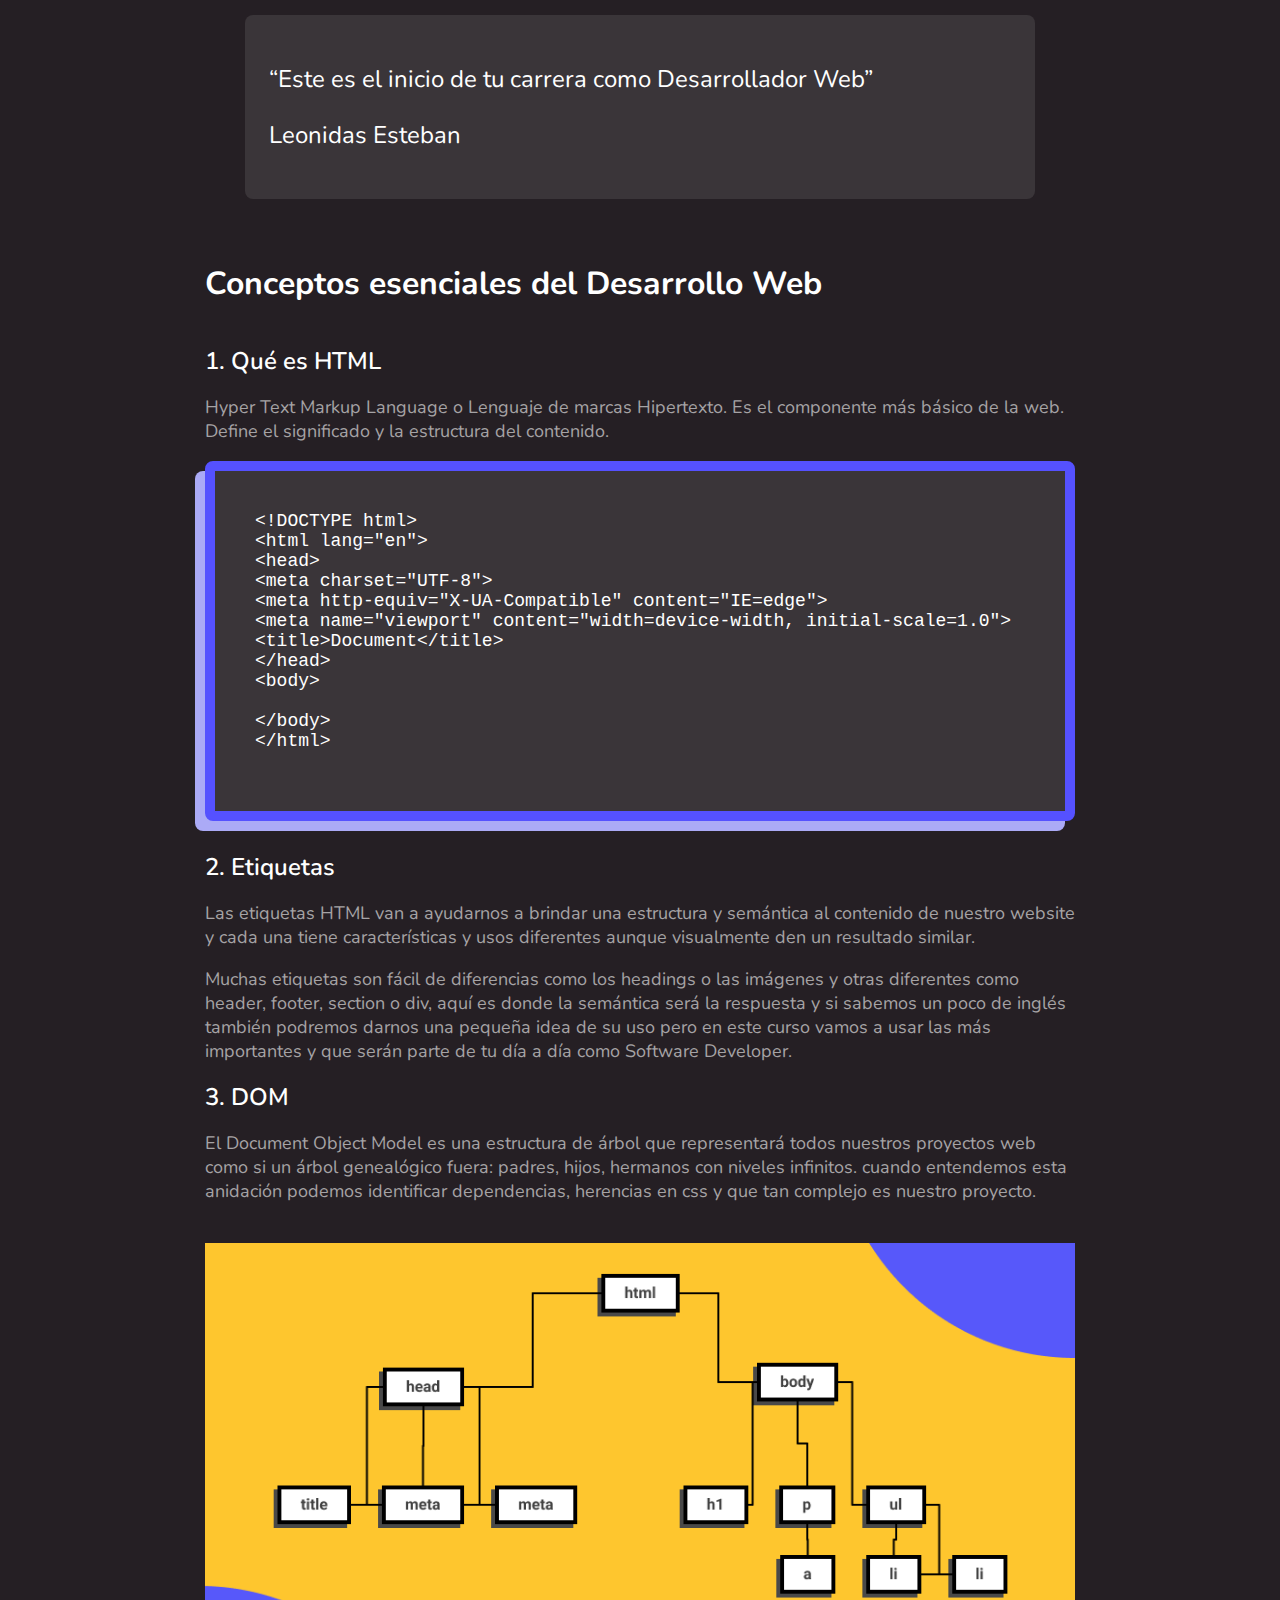
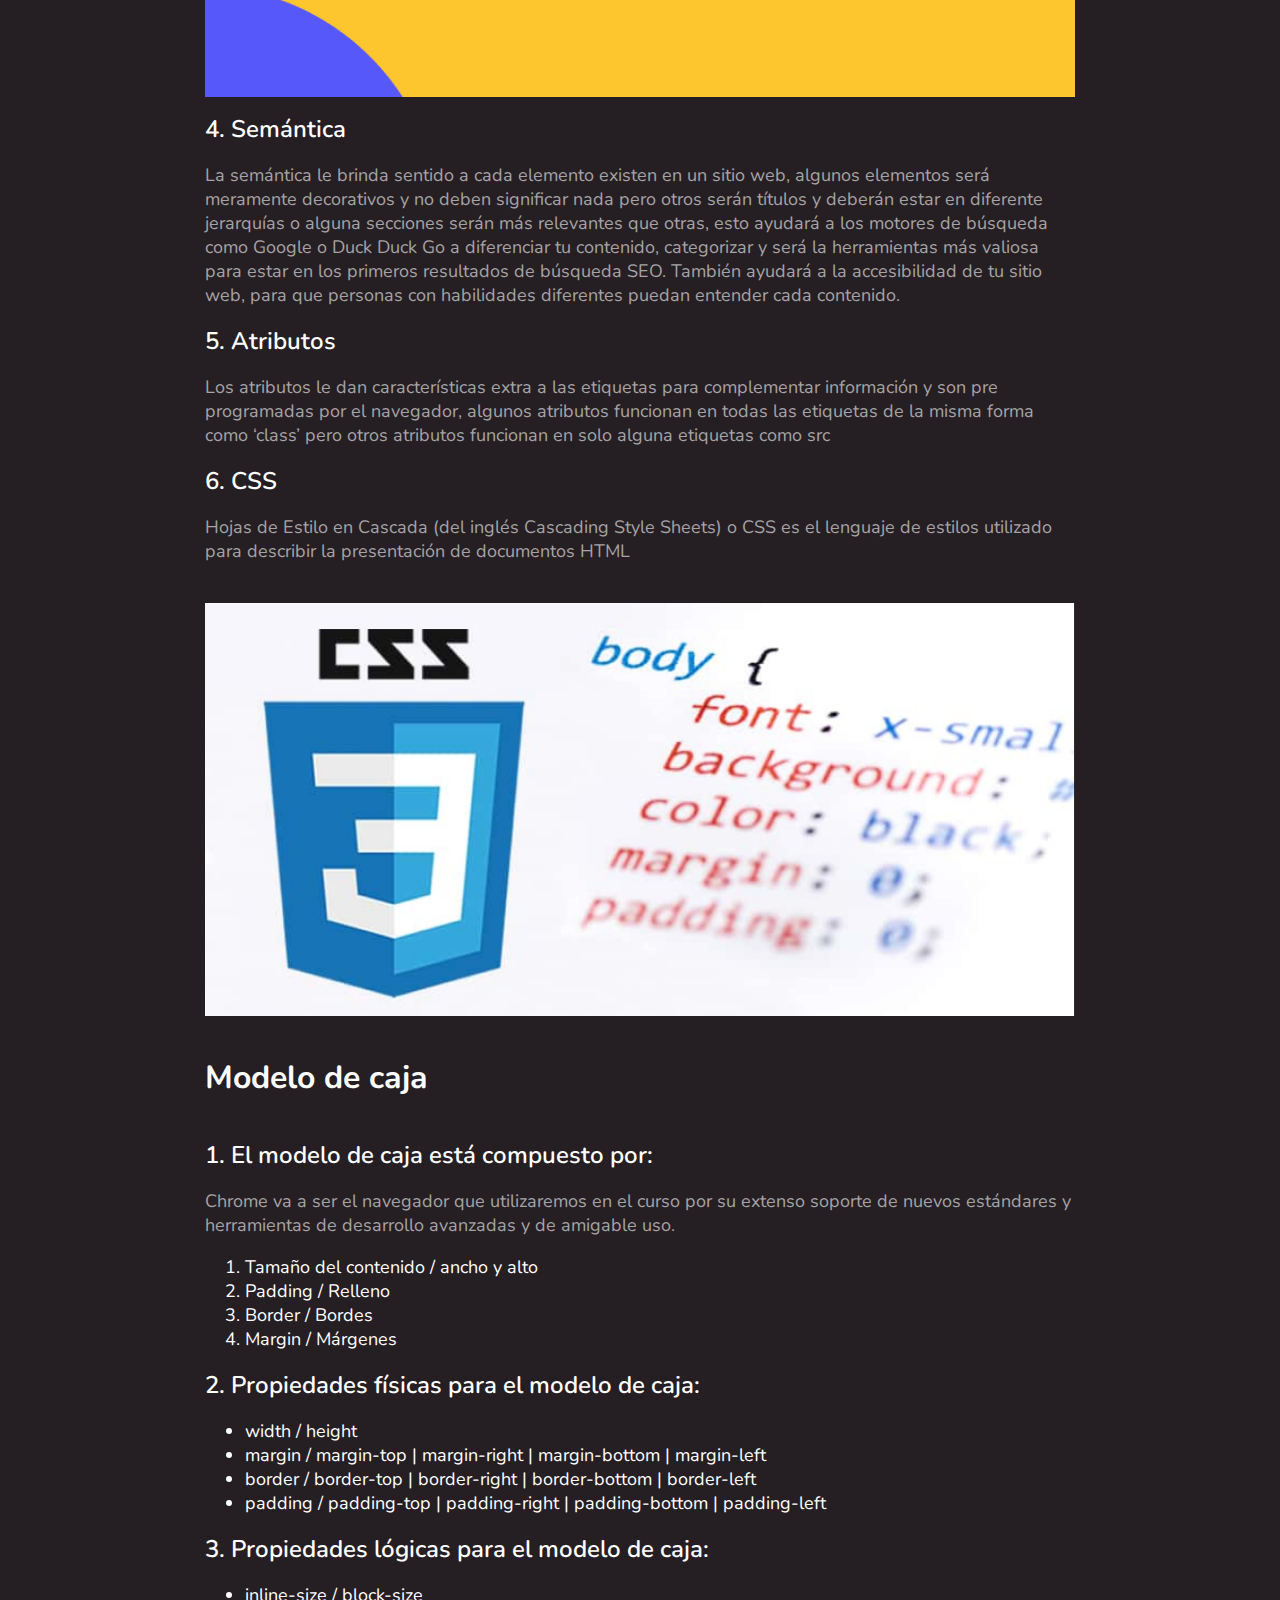
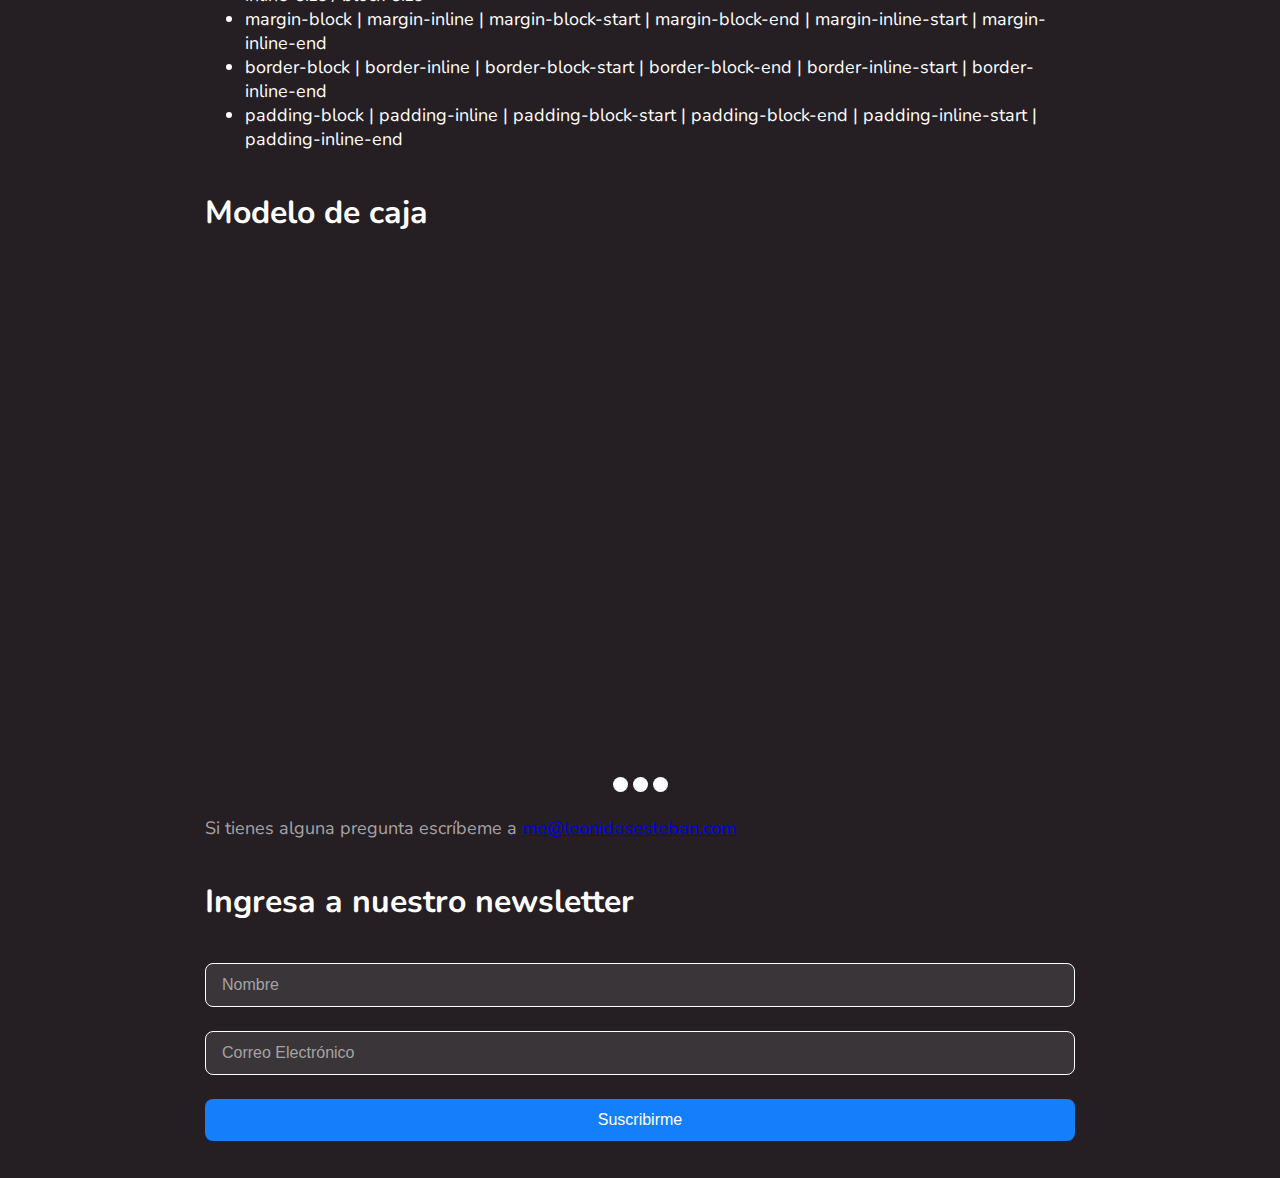
==== commit c8d9cc33: "Clase 55 - Responsive Design" ====
--- a/index.html
+++ b/index.html
@@ -6,8 +6,8 @@
     <meta name="viewport" content="width=device-width, initial-scale=1.0">
     <link rel="preconnect" href="https://fonts.googleapis.com">
     <link rel="preconnect" href="https://fonts.gstatic.com" crossorigin>
-    <link href="https://fonts.googleapis.com/css2?family=Roboto:ital,wght@0,400;0,700;1,400;1,700&display=swap" rel="stylesheet">
-    <link rel="stylesheet" href="./css/styles-physical.css">
+    <link rel="preconnect" href="https://fonts.googleapis.com"><link rel="preconnect" href="https://fonts.gstatic.com" crossorigin><link href="https://fonts.googleapis.com/css2?family=Nunito:ital,wght@0,400;0,600;0,700;1,400;1,700&family=Roboto:ital,wght@0,700;1,400;1,700&display=swap" rel="stylesheet">
+    <link rel="stylesheet" href="./css/styles-logical.css">
     <title>Document</title>
 </head>
 <body>
@@ -44,7 +44,7 @@
                         </li>
                        </details>
                    </ol>
-                   <details open>
+                   <details>
                        <summary>
                          Conceptos esenciales del Desarrollo Web
                        </summary>
@@ -117,24 +117,23 @@
        </p>
     </blockquote>        
             </section>
-            <hr>
             <section class="section-content">
                 <h2>Conceptos esenciales del Desarrollo Web</h2>
                 <h3 id="html">Qué es HTML</h3>
                 <p>Hyper Text Markup Language o Lenguaje de marcas Hipertexto. Es el componente más básico de la web. Define el significado y la estructura del contenido.</p>
                 <pre>
-    &lt;!DOCTYPE html&gt;
-    &lt;html lang=&quot;en&quot;&gt;
-    &lt;head&gt;
-    &lt;meta charset=&quot;UTF-8&quot;&gt;
-    &lt;meta http-equiv=&quot;X-UA-Compatible&quot; content=&quot;IE=edge&quot;&gt;
-    &lt;meta name=&quot;viewport&quot; content=&quot;width=device-width, initial-scale=1.0&quot;&gt;
-    &lt;title&gt;Document&lt;/title&gt;
-    &lt;/head&gt;
-    &lt;body&gt;
-            
-    &lt;/body&gt;
-    &lt;/html&gt;
+&lt;!DOCTYPE html&gt;
+&lt;html lang=&quot;en&quot;&gt;
+&lt;head&gt;
+&lt;meta charset=&quot;UTF-8&quot;&gt;
+&lt;meta http-equiv=&quot;X-UA-Compatible&quot; content=&quot;IE=edge&quot;&gt;
+&lt;meta name=&quot;viewport&quot; content=&quot;width=device-width, initial-scale=1.0&quot;&gt;
+&lt;title&gt;Document&lt;/title&gt;
+&lt;/head&gt;
+&lt;body&gt;
+        
+&lt;/body&gt;
+&lt;/html&gt;
                 </pre>
                 <h3 id="etiquetas">Etiquetas</h3>
                 <p>Las etiquetas HTML van a ayudarnos a brindar una estructura y semántica al contenido de nuestro website y cada una tiene características y usos diferentes aunque visualmente den un resultado similar.</p>
@@ -174,12 +173,40 @@
                     <li>border-block | border-inline | border-block-start | border-block-end | border-inline-start | border-inline-end</li>
                     <li>padding-block | padding-inline | padding-block-start | padding-block-end | padding-inline-start | padding-inline-end</li>
                 </ul>
-                <h3>Modelo de caja</h3>
-                <img src="./images/modelo-de-caja.png" alt="Programar cambio mi vida" title="Programar cambio mi vida">    
             </section>
-            <p>si tienes alguna pregunta escríbeme a <a href="mailto:me@leonidasesteban.com">me@leonidasesteban.com</a> </p>   
-        </main>
+            <div class="section-content">
+                <h2>Modelo de caja</h2>
+                <div class="slider">
+                    <scroll-container class="slider-container">
+                        <scroll-page class="slider-slide" id="video-1">
+                            <iframe class="video" width="560" height="315" src="https://www.youtube.com/embed/5f5Ig_U2Bpk" title="YouTube video player" frameborder="0" allow="accelerometer; autoplay; clipboard-write; encrypted-media; gyroscope; picture-in-picture; web-share" allowfullscreen></iframe>
+                        </scroll-page>
+                        <scroll-page class="slider-slide" id="video-2">
+                            <iframe class="video" width="560" height="315" src="https://www.youtube.com/embed/5f5Ig_U2Bpk" title="YouTube video player" frameborder="0" allow="accelerometer; autoplay; clipboard-write; encrypted-media; gyroscope; picture-in-picture; web-share" allowfullscreen></iframe>
+                        </scroll-page>
+                        <scroll-page class="slider-slide" id="video-3">
+                            <iframe class="video" width="560" height="315" src="https://www.youtube.com/embed/5f5Ig_U2Bpk" title="YouTube video player" frameborder="0" allow="accelerometer; autoplay; clipboard-write; encrypted-media; gyroscope; picture-in-picture; web-share" allowfullscreen></iframe>
+                        </scroll-page>
+                    </scroll-container>
+                    <div class="slider-bullet-list">
+                        <a href="#video-1" class="slider-bullet"></a>
+                        <a href="#video-2" class="slider-bullet"></a>
+                        <a href="#video-3" class="slider-bullet"></a>
+                    </div>
+                </div>
+            </div>
+            <p>Si tienes alguna pregunta escríbeme a <a href="mailto:me@leonidasesteban.com">me@leonidasesteban.com</a> </p>   
+            <div class="section-content">
+                <h2>Ingresa a nuestro newsletter</h2>
+                <form action="#" class="form">
+                    <input type="text" required placeholder="Nombre">
+                    <input type="email" required placeholder="Correo Electrónico">
+                    <input type="submit" value="Suscribirme">
+                </form>
+            </div>
+       
         </div>
     </div>
+        </main>
 </body>
 </html>
--- a/css/styles-logical.css
+++ b/css/styles-logical.css
@@ -0,0 +1,249 @@
+@font-face {
+    font-family:Charter;
+    src: url(../fonts/charter-regular.otf);
+    font-style:normal;
+    font-weight:400;
+}
+@font-face {
+    font-family:Charter;
+    src: url(../fonts/charter-italic.otf);
+    font-style:italic;
+    font-weight:400;
+}
+@font-face {
+    font-family:Charter;
+    src: url(../fonts/charter-bold.otf);
+    font-style:normal;
+    font-weight:700;
+}
+@font-face {
+    font-family:Charter;
+    src: url(../fonts/charter-bold-italic.otf);
+    font-style:italic;
+    font-weight:700;
+}
+
+:root {
+    font-size: 18px;
+    --white40:#A5A3A5;
+    --white20:#3A3539;
+    --white10:#FFFFFF;
+}
+
+body {
+    color: var(--white10);
+    font-family:'nunito', sans-serif;
+    background: #251F24;
+    margin: 0;
+}
+
+.header{
+    /* position: sticky;
+    inset-block-start: -45px; */
+}
+
+.header-content {
+    /* position:relative;
+    inset-block-start: 65px; */
+    padding-inline:20px ;
+}
+
+
+header { 
+    font-size: 14px;
+    color: var(--white10);
+    margin-block-start: 20px;
+    /* inset-inline-start: -208px; */
+    /* inline-size: 188px; */
+}
+
+header a {
+    color: var(--white40);
+    text-decoration: none;
+}
+
+header li {
+    color: var(--white40);
+    margin-block-end: 16px;
+}
+header a:hover {
+    color: var(--white10);
+}
+
+hr {
+border-color :#616161;
+margin-block: 40px;
+}
+
+nav details summary {
+    font-weight: bold;
+}
+
+h1 {
+    font-size: 40px;
+    font-weight: bold;
+    margin-block-start: 20px;
+    margin-block-end: 16px;
+}
+
+h2 {
+    font-size: 32px;
+    font-weight: bold;
+    margin-block: 40px;
+}
+
+h3 {
+    color: var(--white10);
+    font-size: 24px;
+    font-weight: 600;
+    margin-block: 16px;
+}
+p {
+    color: var(--white40);
+}
+pre {
+    background: var(--white20);
+    padding:40px;
+    overflow: auto;
+    border-radius: 8px;
+    border: 10px solid #5551ff;
+    box-shadow: -10px 10px 0 0 #ABAAF6;
+    margin-block-end: 30px;
+}
+
+blockquote { 
+    margin-block-start: 80px;
+    margin-block-end: 63px;
+    background-color: var(--white20);
+    border-radius:8px;
+    line-height: 32px;
+    font-size: 24px;
+    padding-inline: 24px;
+    padding-block: 24px;
+}
+
+blockquote p {
+    color: var(--white10);
+}
+
+.hero {
+    background: linear-gradient(96.07deg, #314755 30.63%, #26A0DA 102.18%);
+    /* background-image: linear-radient(to top, rgba(255, 255, 255, .3), transparent), url(../images/patron.png); */
+    block-size:  50px;
+}
+
+.section-content img{
+    margin-block-start: 40px;
+    display: block;
+    max-inline-size: 100%;
+}
+
+.section-content {
+    counter-reset: titlelist;
+}
+
+/* .section-content h3::after {
+    content: '';
+    width: 32px;
+    height: 4px;
+    background: var(--white10);
+    display: inline-block;
+} */
+.section-content h3::before {
+    content: counter(titlelist, decimal) '. ' ;
+
+}
+.section-content h3 {
+    counter-increment: titlelist;
+}
+
+.wrapper {
+    /* border: 1px solid blue; */
+    max-inline-size: 902px;
+    margin: auto;
+}
+    
+.main-content {
+    padding-inline: 16px;
+}
+
+.slider-container{
+    /* border: 1px solid purple; */
+    /* block-size: 100px; */
+    display: block;
+    overflow: auto;
+    scroll-behavior: smooth;
+    white-space: nowrap;
+    font-size: 0;
+}
+
+.video {
+    margin: 0;
+    /* border: 1px solid blue; */
+    display: inline-block;
+    inline-size: 100%;
+    block-size: auto;
+    aspect-ratio: 16/9;
+}
+
+.slider-bullet-list{
+    text-align: center;
+    margin-block-start: 10px;
+}
+
+.slider-bullet{
+    display: inline-block;
+    inline-size: 15px;
+    block-size: 15px;
+    background-color: white;
+    border-radius: 50%;
+}
+
+.form input{
+    width: 100%;
+    border: 1px solid var(--white10);
+    background: var(--white20);
+    border-radius: 8px;
+    padding-inline:16px;
+    padding-block: 12px;
+    color: var(--white10);
+    box-sizing: border-box;
+    font-size: 16px;
+    display: block;
+    margin-block-end:24px;
+}
+
+.form input[type="submit"] {
+    background: #157EFB;    
+    border: none;
+}
+
+.form input::-webkit-input-placeholder {
+color: var(--white40);
+}
+
+@media screen and (min-width:1366px) {
+    .hero {
+    block-size:  350px;
+    }
+    .header { 
+        position: sticky;
+        inset-block-start: -45px;
+    }  
+    .header-content {
+        position:relative;
+        inset-block-start: 65px;
+        padding-inline:0px ;
+    }
+    header { 
+        position: absolute;
+        inset-block-start: 0;
+        inset-inline-start: -208px;
+        inline-size: 188px;
+    }
+
+    h1 {
+        font: 60px;
+        margin-block-start: 64px;
+    }
+}